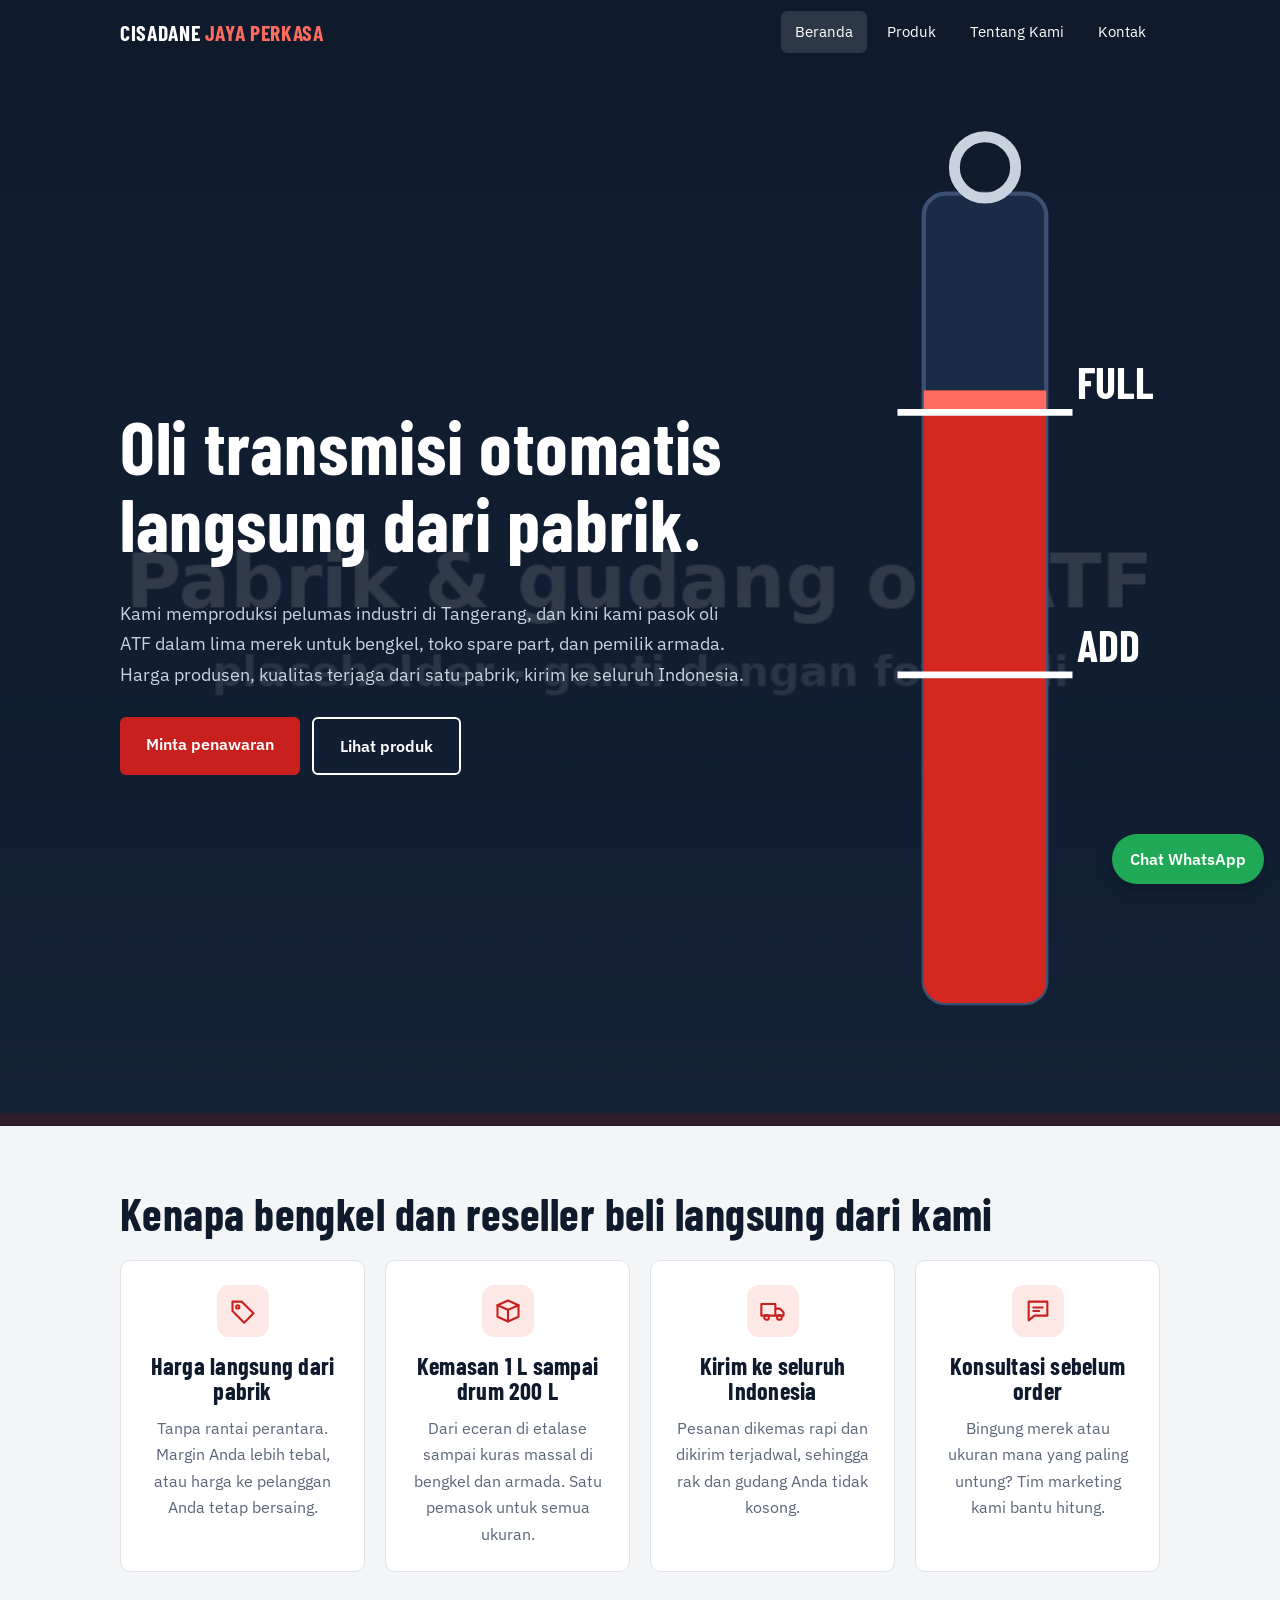
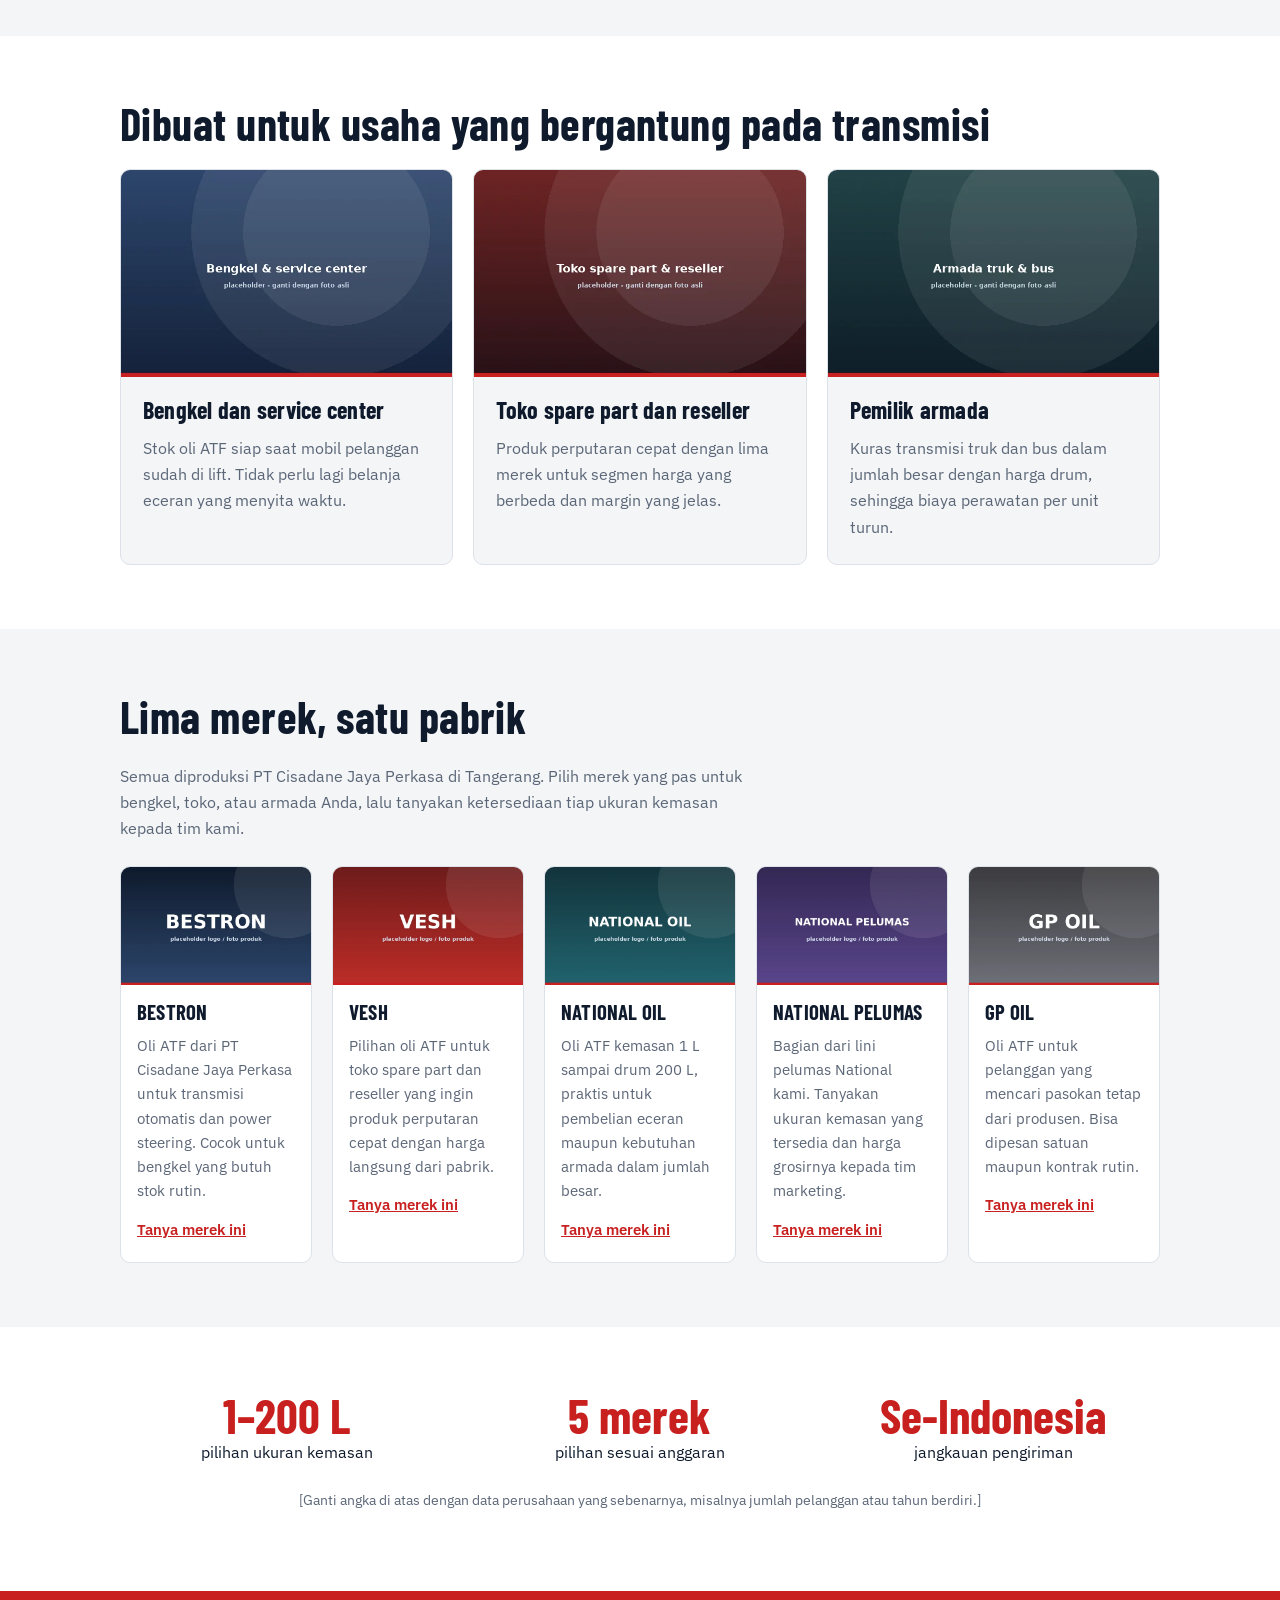
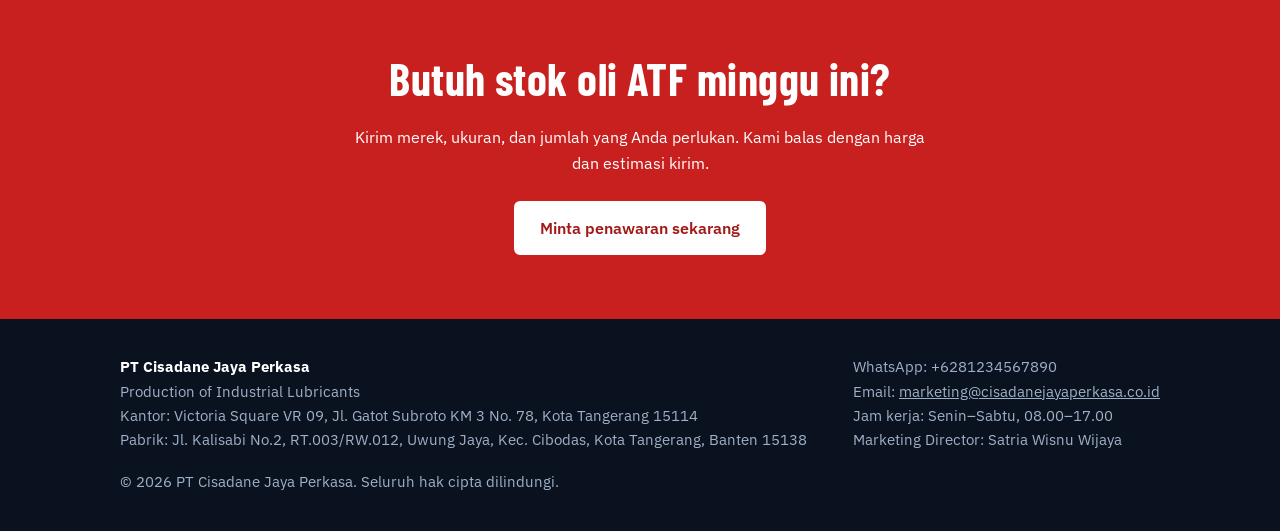
==== index.html @ 40fa808e "Bismillah meluncur" ====
<!doctype html><html lang="id"><head><meta charset="utf-8"><meta name="viewport" content="width=device-width,initial-scale=1"><title>Oli ATF Langsung dari Pabrik | PT Cisadane Jaya Perkasa</title><meta name="description" content="Produsen pelumas industri di Tangerang. Oli transmisi otomatis (ATF) lima merek: Bestron, Vesh, National Oil, National Pelumas, GP Oil.">
<link rel="preconnect" href="https://fonts.googleapis.com"><link rel="preconnect" href="https://fonts.gstatic.com" crossorigin><link href="https://fonts.googleapis.com/css2?family=Barlow+Condensed:wght@600;700&family=IBM+Plex+Sans:wght@400;600&display=swap" rel="stylesheet"><link rel="stylesheet" href="style.css"></head><body>
<header><div class="w"><a class="logo" href="index.html">CISADANE <b>JAYA PERKASA</b></a><input type="checkbox" id="t"><label for="t" class="burger" aria-label="Menu">&#9776;</label><nav><a href="index.html" class=on>Beranda</a><a href="produk.html">Produk</a><a href="tentang.html">Tentang Kami</a><a href="kontak.html">Kontak</a></nav></div></header>
<section class="hero"><div class="w"><div><h1>Oli transmisi otomatis langsung dari pabrik.</h1>
<p>Kami memproduksi pelumas industri di Tangerang, dan kini kami pasok oli ATF dalam lima merek untuk bengkel, toko spare part, dan pemilik armada. Harga produsen, kualitas terjaga dari satu pabrik, kirim ke seluruh Indonesia.</p>
<div class="acts"><a class="btn" href="https://wa.me/6281234567890?text=Halo,%20saya%20ingin%20minta%20penawaran%20oli%20ATF">Minta penawaran</a><a class="btn o" href="produk.html">Lihat produk</a></div></div><div class="dip"><svg viewBox="0 0 160 420" role="img" aria-label="Dipstick oli transmisi dengan level penuh"><defs><clipPath id="c"><rect x="52" y="30" width="56" height="370" rx="10"/></clipPath></defs>
<rect x="52" y="30" width="56" height="370" rx="10" fill="#1a2b45" stroke="#3c5072" stroke-width="2"/><g clip-path="url(#c)"><rect class="fill" x="52" y="120" width="56" height="290" fill="#d4271f"/><rect class="fill" x="52" y="120" width="56" height="10" fill="#ff6b5e"/></g>
<circle cx="80" cy="18" r="14" fill="none" stroke="#c9d3e0" stroke-width="5"/>
<g stroke="#fff" stroke-width="3"><line x1="40" y1="130" x2="120" y2="130"/><line x1="40" y1="250" x2="120" y2="250"/></g>
<g fill="#fff" font-family="Barlow Condensed,sans-serif" font-size="20" font-weight="700"><text x="122" y="124">FULL</text><text x="122" y="244">ADD</text></g></svg></div></div></section>
<section><div class="w"><h2>Kenapa bengkel dan reseller beli langsung dari kami</h2><div class="grid">
<div class="card ci"><div class="ic"><svg viewBox="0 0 24 24" fill="none" stroke="currentColor" stroke-width="1.8" stroke-linecap="round" stroke-linejoin="round" aria-hidden="true"><path d="M3 12V4h8l10 10-8 8L3 12z"/><circle cx="7.5" cy="8.5" r="1.4"/></svg></div><h3>Harga langsung dari pabrik</h3><p>Tanpa rantai perantara. Margin Anda lebih tebal, atau harga ke pelanggan Anda tetap bersaing.</p></div>
<div class="card ci"><div class="ic"><svg viewBox="0 0 24 24" fill="none" stroke="currentColor" stroke-width="1.8" stroke-linecap="round" stroke-linejoin="round" aria-hidden="true"><path d="M3 7l9-4 9 4v10l-9 4-9-4V7z"/><path d="M3 7l9 4 9-4M12 11v10"/></svg></div><h3>Kemasan 1 L sampai drum 200 L</h3><p>Dari eceran di etalase sampai kuras massal di bengkel dan armada. Satu pemasok untuk semua ukuran.</p></div>
<div class="card ci"><div class="ic"><svg viewBox="0 0 24 24" fill="none" stroke="currentColor" stroke-width="1.8" stroke-linecap="round" stroke-linejoin="round" aria-hidden="true"><path d="M2 6h12v10H2zM14 10h4l3 3v3h-7"/><circle cx="6.5" cy="17.5" r="2"/><circle cx="17.5" cy="17.5" r="2"/></svg></div><h3>Kirim ke seluruh Indonesia</h3><p>Pesanan dikemas rapi dan dikirim terjadwal, sehingga rak dan gudang Anda tidak kosong.</p></div>
<div class="card ci"><div class="ic"><svg viewBox="0 0 24 24" fill="none" stroke="currentColor" stroke-width="1.8" stroke-linecap="round" stroke-linejoin="round" aria-hidden="true"><path d="M4 4h16v12H9l-5 4V4z"/><path d="M8 9h8M8 12h5"/></svg></div><h3>Konsultasi sebelum order</h3><p>Bingung merek atau ukuran mana yang paling untung? Tim marketing kami bantu hitung.</p></div></div></div></section>
<section class="alt"><div class="w"><h2>Dibuat untuk usaha yang bergantung pada transmisi</h2><div class="grid">
<div class="card pc"><img src="images/seg-bengkel.webp" alt="Bengkel dan service center" width="640" height="400" loading="lazy"><div class="cb"><h3>Bengkel dan service center</h3><p>Stok oli ATF siap saat mobil pelanggan sudah di lift. Tidak perlu lagi belanja eceran yang menyita waktu.</p></div></div>
<div class="card pc"><img src="images/seg-toko.webp" alt="Toko spare part dan reseller" width="640" height="400" loading="lazy"><div class="cb"><h3>Toko spare part dan reseller</h3><p>Produk perputaran cepat dengan lima merek untuk segmen harga yang berbeda dan margin yang jelas.</p></div></div>
<div class="card pc"><img src="images/seg-armada.webp" alt="Pemilik armada" width="640" height="400" loading="lazy"><div class="cb"><h3>Pemilik armada</h3><p>Kuras transmisi truk dan bus dalam jumlah besar dengan harga drum, sehingga biaya perawatan per unit turun.</p></div></div></div></div></section>
<section><div class="w"><h2>Lima merek, satu pabrik</h2><p style="max-width:40em;color:var(--mut);margin:0 0 24px">Semua diproduksi PT Cisadane Jaya Perkasa di Tangerang. Pilih merek yang pas untuk bengkel, toko, atau armada Anda, lalu tanyakan ketersediaan tiap ukuran kemasan kepada tim kami.</p><div class="grid g5"><div class="card pc"><img src="images/brand-bestron.webp" alt="Merek BESTRON" width="640" height="400" loading="lazy"><div class="cb"><h3>BESTRON</h3><p>Oli ATF dari PT Cisadane Jaya Perkasa untuk transmisi otomatis dan power steering. Cocok untuk bengkel yang butuh stok rutin.</p><p><a href="https://wa.me/6281234567890?text=Halo%2C%20saya%20ingin%20tanya%20oli%20ATF%20merek%20BESTRON" target="_blank" rel="noopener">Tanya merek ini</a></p></div></div><div class="card pc"><img src="images/brand-vesh.webp" alt="Merek VESH" width="640" height="400" loading="lazy"><div class="cb"><h3>VESH</h3><p>Pilihan oli ATF untuk toko spare part dan reseller yang ingin produk perputaran cepat dengan harga langsung dari pabrik.</p><p><a href="https://wa.me/6281234567890?text=Halo%2C%20saya%20ingin%20tanya%20oli%20ATF%20merek%20VESH" target="_blank" rel="noopener">Tanya merek ini</a></p></div></div><div class="card pc"><img src="images/brand-national-oil.webp" alt="Merek NATIONAL OIL" width="640" height="400" loading="lazy"><div class="cb"><h3>NATIONAL OIL</h3><p>Oli ATF kemasan 1 L sampai drum 200 L, praktis untuk pembelian eceran maupun kebutuhan armada dalam jumlah besar.</p><p><a href="https://wa.me/6281234567890?text=Halo%2C%20saya%20ingin%20tanya%20oli%20ATF%20merek%20NATIONAL%20OIL" target="_blank" rel="noopener">Tanya merek ini</a></p></div></div><div class="card pc"><img src="images/brand-national-pelumas.webp" alt="Merek NATIONAL PELUMAS" width="640" height="400" loading="lazy"><div class="cb"><h3>NATIONAL PELUMAS</h3><p>Bagian dari lini pelumas National kami. Tanyakan ukuran kemasan yang tersedia dan harga grosirnya kepada tim marketing.</p><p><a href="https://wa.me/6281234567890?text=Halo%2C%20saya%20ingin%20tanya%20oli%20ATF%20merek%20NATIONAL%20PELUMAS" target="_blank" rel="noopener">Tanya merek ini</a></p></div></div><div class="card pc"><img src="images/brand-gp-oil.webp" alt="Merek GP OIL" width="640" height="400" loading="lazy"><div class="cb"><h3>GP OIL</h3><p>Oli ATF untuk pelanggan yang mencari pasokan tetap dari produsen. Bisa dipesan satuan maupun kontrak rutin.</p><p><a href="https://wa.me/6281234567890?text=Halo%2C%20saya%20ingin%20tanya%20oli%20ATF%20merek%20GP%20OIL" target="_blank" rel="noopener">Tanya merek ini</a></p></div></div></div></div></section>
<section class="alt"><div class="w"><div class="grid" style="text-align:center"><div><div class="stat">1&ndash;200 L</div>pilihan ukuran kemasan</div><div><div class="stat">5 merek</div>pilihan sesuai anggaran</div><div><div class="stat">Se-Indonesia</div>jangkauan pengiriman</div></div>
<p class="note" style="text-align:center;margin-top:24px">[Ganti angka di atas dengan data perusahaan yang sebenarnya, misalnya jumlah pelanggan atau tahun berdiri.]</p></div></section>
<section class="cta"><div class="w"><h2>Butuh stok oli ATF minggu ini?</h2><p>Kirim merek, ukuran, dan jumlah yang Anda perlukan. Kami balas dengan harga dan estimasi kirim.</p><a class="btn" href="https://wa.me/6281234567890?text=Halo,%20saya%20ingin%20minta%20penawaran%20oli%20ATF">Minta penawaran sekarang</a></div></section>
<footer><div class="w"><div><strong style="color:#fff">PT Cisadane Jaya Perkasa</strong><br>Production of Industrial Lubricants<br>Kantor: Victoria Square VR 09, Jl. Gatot Subroto KM 3 No. 78, Kota Tangerang 15114<br>Pabrik: Jl. Kalisabi No.2, RT.003/RW.012, Uwung Jaya, Kec. Cibodas, Kota Tangerang, Banten 15138</div><div>WhatsApp: +6281234567890<br>Email: <a href="mailto:marketing@cisadanejayaperkasa.co.id" style="color:inherit">marketing@cisadanejayaperkasa.co.id</a><br>Jam kerja: Senin&ndash;Sabtu, 08.00&ndash;17.00<br>Marketing Director: Satria Wisnu Wijaya</div></div><div class="w" style="margin-top:18px">&copy; 2026 PT Cisadane Jaya Perkasa. Seluruh hak cipta dilindungi.</div></footer>
<a class="wa" href="https://wa.me/6281234567890?text=Halo,%20saya%20ingin%20tanya%20harga%20oli%20ATF">Chat WhatsApp</a></body></html>
---- style.css ----
:root{--ink:#0f1b2d;--red:#c8201f;--red2:#a21917;--bg:#f3f5f7;--card:#fff;--mut:#5b6677;--line:#dde2e8}
*{box-sizing:border-box}html{scroll-behavior:smooth}
body{margin:0;font:16px/1.65 'IBM Plex Sans',system-ui,sans-serif;color:var(--ink);background:var(--bg)}
h1,h2,h3{font-family:'Barlow Condensed','Arial Narrow',sans-serif;line-height:1.05;margin:0 0 .5em;letter-spacing:.01em}
h1{font-size:clamp(2.6rem,7vw,4.6rem);font-weight:700}h2{font-size:clamp(1.9rem,4vw,2.8rem)}h3{font-size:1.5rem}
a{color:inherit}.w{max-width:1080px;margin:0 auto;padding:0 20px}
header{background:var(--ink);color:#fff;position:sticky;top:0;z-index:9}
header .w{display:flex;align-items:center;justify-content:space-between;min-height:64px}
.logo{font:700 1.35rem 'Barlow Condensed',sans-serif;text-decoration:none;letter-spacing:.03em}.logo b{color:#ff6b5e}
nav{display:flex;gap:6px}nav a{padding:8px 14px;text-decoration:none;border-radius:6px;font-size:.95rem}
nav a:hover,nav a.on{background:rgba(255,255,255,.12)}
#t{display:none}.burger{display:none;cursor:pointer;padding:8px;font-size:1.6rem}
@media(max-width:720px){.burger{display:block}nav{display:none;position:absolute;top:64px;left:0;right:0;background:var(--ink);flex-direction:column;padding:10px 20px 16px}#t:checked~nav{display:flex}}
.btn{display:inline-block;background:var(--red);color:#fff;padding:14px 26px;border-radius:6px;font-weight:600;text-decoration:none;border:0;font-size:1rem;cursor:pointer}
.btn:hover{background:var(--red2)}.btn.o{background:transparent;border:2px solid currentColor}
.hero{background:var(--ink);color:#fff;padding:64px 0 72px}
.hero .w{display:grid;grid-template-columns:1.3fr .7fr;gap:40px;align-items:center}
.hero p{font-size:1.15rem;max-width:34em;color:#c9d3e0}.hero .acts{display:flex;gap:12px;flex-wrap:wrap;margin-top:28px}
@media(max-width:820px){.hero .w{grid-template-columns:1fr}.dip{max-width:200px;margin:0 auto}}
.dip svg{width:100%;height:auto}
.fill{animation:rise 1.6s .2s cubic-bezier(.2,.8,.2,1) both}@keyframes rise{from{transform:translateY(120px)}to{transform:none}}
@media(prefers-reduced-motion:reduce){.fill{animation:none}}
section{padding:64px 0}.alt{background:#fff}
.grid{display:grid;gap:20px;grid-template-columns:repeat(auto-fit,minmax(240px,1fr))}
.card{background:var(--card);border:1px solid var(--line);border-radius:10px;padding:24px}
.alt .card{background:var(--bg)}.card p{margin:0;color:var(--mut)}
.pg{background:var(--ink);color:#fff;padding:48px 0}.pg p{color:#c9d3e0;max-width:40em;margin:0}
.spec{width:100%;border-collapse:collapse;background:#fff;border:1px solid var(--line);border-radius:10px;overflow:hidden}
.spec th,.spec td{text-align:left;padding:14px 18px;border-bottom:1px solid var(--line);vertical-align:top}
.spec th{width:34%;background:#eef1f5}.tw{overflow-x:auto}
.stat{font:700 3rem 'Barlow Condensed',sans-serif;color:var(--red);line-height:1}
.cta{background:var(--red);color:#fff;text-align:center}.cta .btn{background:#fff;color:var(--red2)}.cta p{max-width:36em;margin:0 auto 24px}
.note{font-size:.88rem;color:var(--mut)}
input,select,textarea{width:100%;padding:12px 14px;border:1px solid #c3cad4;border-radius:6px;font:inherit;margin:4px 0 14px;background:#fff}
label{font-weight:600;font-size:.92rem}
footer{background:#0a1220;color:#9fb0c6;padding:36px 0;font-size:.92rem}footer .w{display:flex;justify-content:space-between;gap:20px;flex-wrap:wrap}
.wa{position:fixed;right:16px;bottom:16px;background:#1fa855;color:#fff;padding:12px 18px;border-radius:999px;text-decoration:none;font-weight:600;box-shadow:0 4px 14px rgba(0,0,0,.25);z-index:9}
:focus-visible{outline:3px solid #ffb199;outline-offset:2px}

.hero{background:linear-gradient(rgba(15,27,45,.9),rgba(15,27,45,.82)),url(images/hero.webp) center/cover}
.ic{width:52px;height:52px;border-radius:12px;background:#fde8e6;color:var(--red);display:grid;place-items:center;margin-bottom:16px}.ic svg{width:28px;height:28px}
.alt .ic{background:#fff}
.card{transition:transform .2s,box-shadow .2s}.card:hover{transform:translateY(-4px);box-shadow:0 10px 24px rgba(15,27,45,.12)}
.pc{padding:0;overflow:hidden}.pc img{display:block;width:100%;height:auto;background:#dde2e8}.cb{padding:20px 22px 24px}
.banner{display:block;width:100%;height:auto;border-radius:12px;margin-bottom:36px}
@media(prefers-reduced-motion:reduce){.card{transition:none}.card:hover{transform:none}}
.ci{text-align:center}.ci .ic{margin:0 auto 16px}

.brands{display:grid;grid-template-columns:repeat(auto-fit,minmax(170px,1fr));gap:16px}
.brand{background:#fff;border:1px solid var(--line);border-top:4px solid var(--red);border-radius:10px;padding:28px 12px;text-align:center;font:700 1.45rem 'Barlow Condensed',sans-serif;letter-spacing:.04em}
.card p+p{margin-top:14px}.card p a{font-weight:600}

.g5{grid-template-columns:repeat(auto-fit,minmax(190px,1fr))}.g5 .cb{padding:16px 16px 20px}.g5 h3{font-size:1.3rem}.g5 p{font-size:.92rem}.card p a{color:var(--red)}
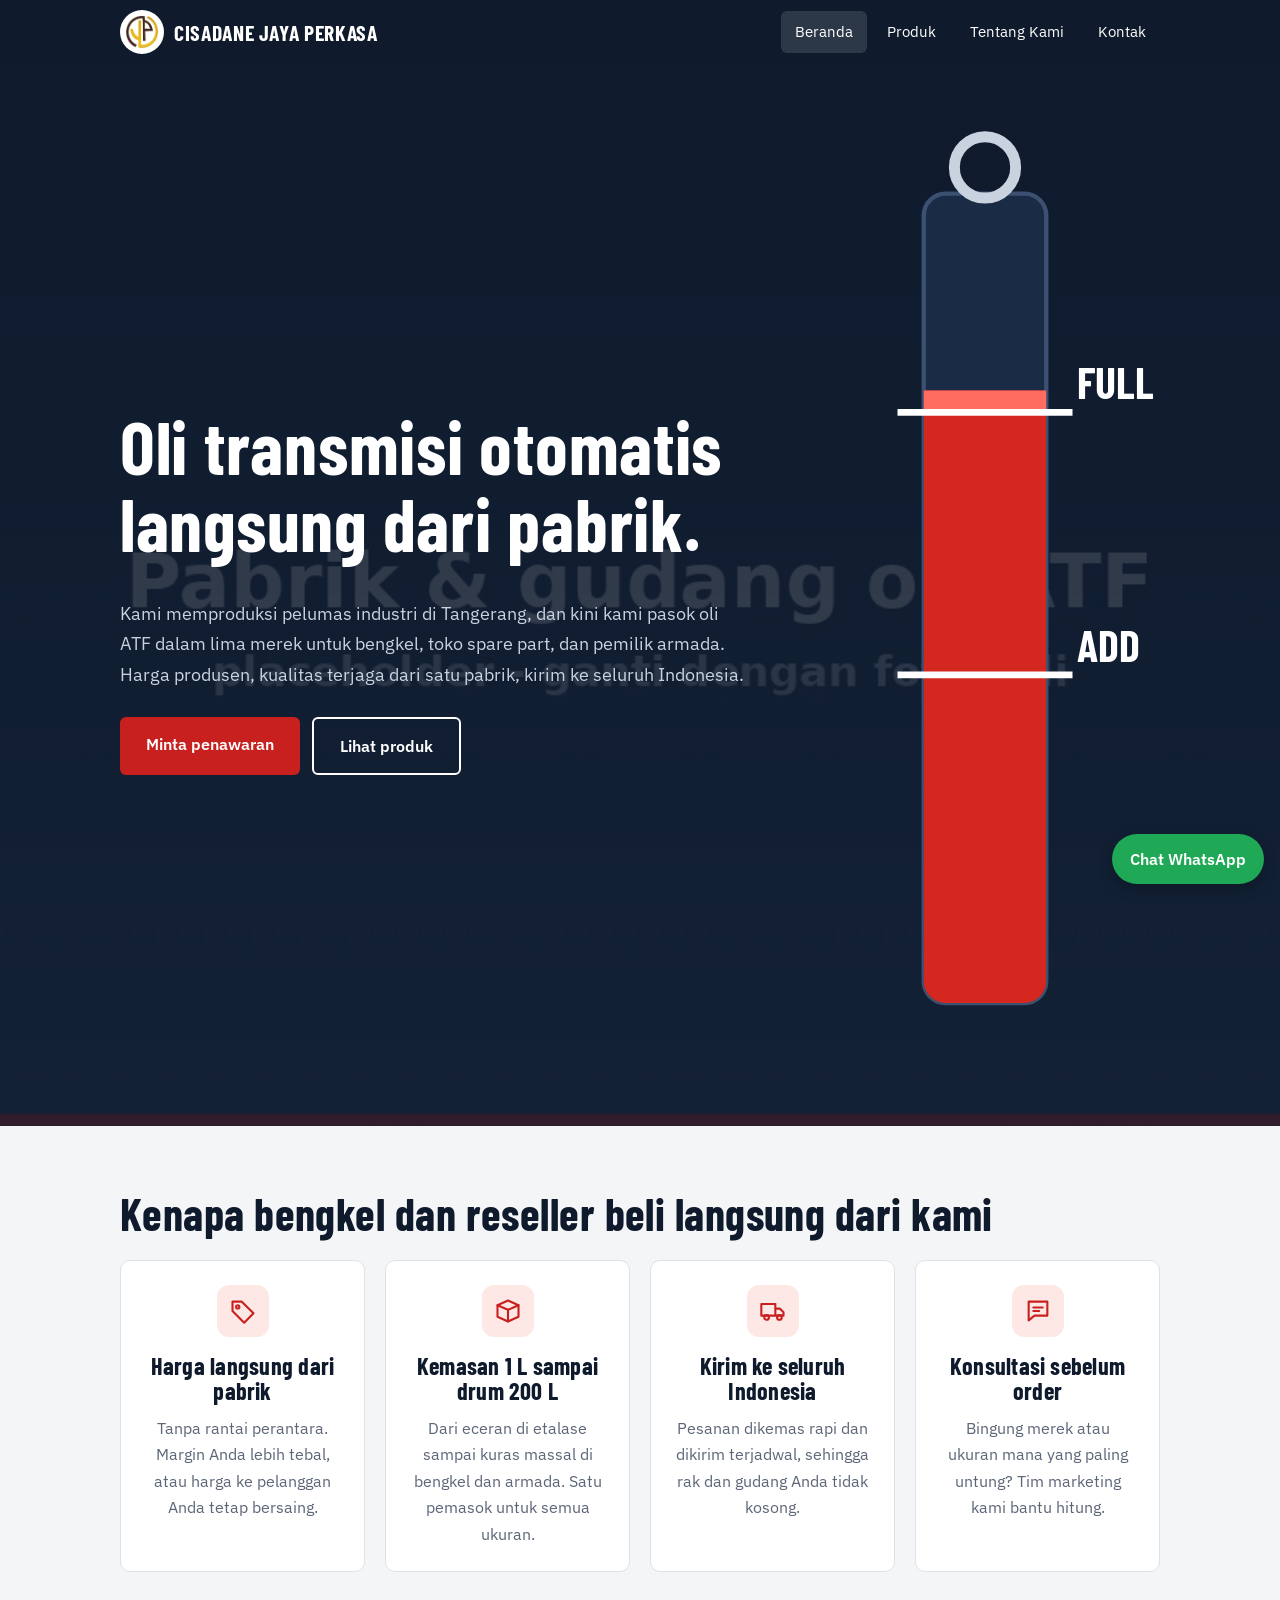
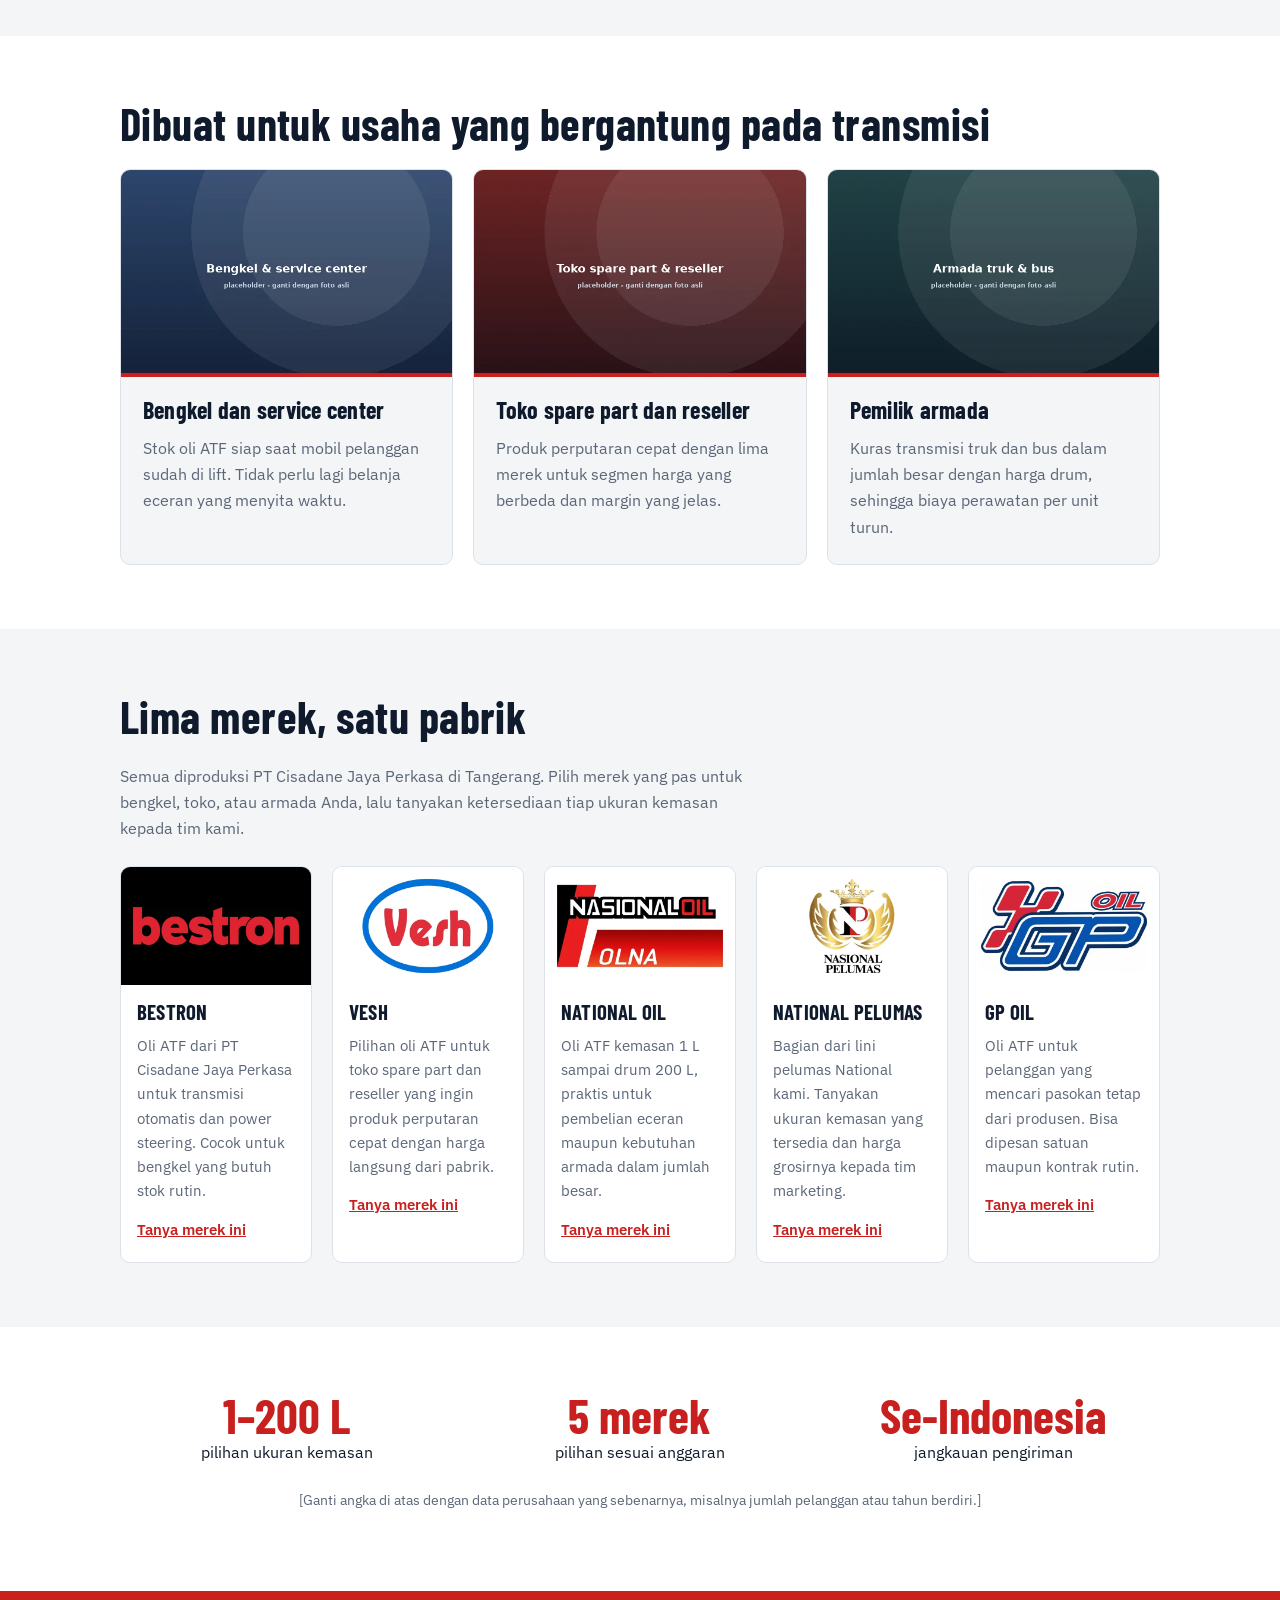
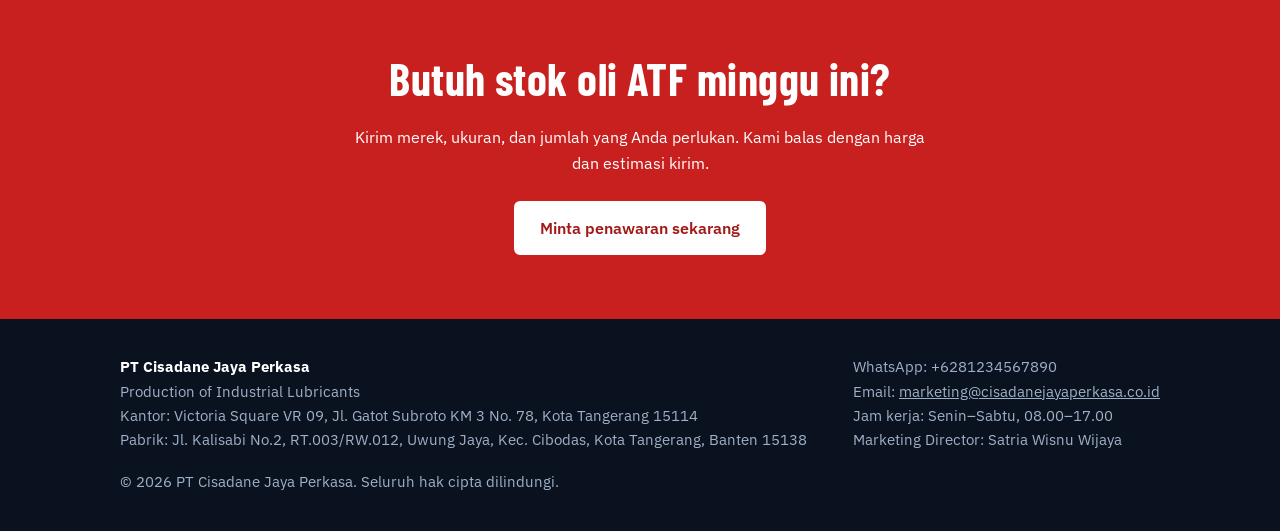
==== commit d5985cf0: "nambah" ====
--- a/index.html
+++ b/index.html
@@ -1,6 +1,6 @@
 <!doctype html><html lang="id"><head><meta charset="utf-8"><meta name="viewport" content="width=device-width,initial-scale=1"><title>Oli ATF Langsung dari Pabrik | PT Cisadane Jaya Perkasa</title><meta name="description" content="Produsen pelumas industri di Tangerang. Oli transmisi otomatis (ATF) lima merek: Bestron, Vesh, National Oil, National Pelumas, GP Oil.">
-<link rel="preconnect" href="https://fonts.googleapis.com"><link rel="preconnect" href="https://fonts.gstatic.com" crossorigin><link href="https://fonts.googleapis.com/css2?family=Barlow+Condensed:wght@600;700&family=IBM+Plex+Sans:wght@400;600&display=swap" rel="stylesheet"><link rel="stylesheet" href="style.css"></head><body>
-<header><div class="w"><a class="logo" href="index.html">CISADANE <b>JAYA PERKASA</b></a><input type="checkbox" id="t"><label for="t" class="burger" aria-label="Menu">&#9776;</label><nav><a href="index.html" class=on>Beranda</a><a href="produk.html">Produk</a><a href="tentang.html">Tentang Kami</a><a href="kontak.html">Kontak</a></nav></div></header>
+<link rel="preconnect" href="https://fonts.googleapis.com"><link rel="preconnect" href="https://fonts.gstatic.com" crossorigin><link href="https://fonts.googleapis.com/css2?family=Barlow+Condensed:wght@600;700&family=IBM+Plex+Sans:wght@400;600&display=swap" rel="stylesheet"><link rel="icon" href="images/logo.webp" type="image/webp"><link rel="stylesheet" href="style.css"></head><body>
+<header><div class="w"><a class="logo" href="index.html"><img class="lg" src="images/logo.webp" alt="Logo PT Cisadane Jaya Perkasa" width="44" height="44"><span>CISADANE JAYA PERKASA</span></a><input type="checkbox" id="t"><label for="t" class="burger" aria-label="Menu">&#9776;</label><nav><a href="index.html" class=on>Beranda</a><a href="produk.html">Produk</a><a href="tentang.html">Tentang Kami</a><a href="kontak.html">Kontak</a></nav></div></header>
 <section class="hero"><div class="w"><div><h1>Oli transmisi otomatis langsung dari pabrik.</h1>
 <p>Kami memproduksi pelumas industri di Tangerang, dan kini kami pasok oli ATF dalam lima merek untuk bengkel, toko spare part, dan pemilik armada. Harga produsen, kualitas terjaga dari satu pabrik, kirim ke seluruh Indonesia.</p>
 <div class="acts"><a class="btn" href="https://wa.me/6281234567890?text=Halo,%20saya%20ingin%20minta%20penawaran%20oli%20ATF">Minta penawaran</a><a class="btn o" href="produk.html">Lihat produk</a></div></div><div class="dip"><svg viewBox="0 0 160 420" role="img" aria-label="Dipstick oli transmisi dengan level penuh"><defs><clipPath id="c"><rect x="52" y="30" width="56" height="370" rx="10"/></clipPath></defs>
--- a/style.css
+++ b/style.css
@@ -51,3 +51,8 @@
 .card p+p{margin-top:14px}.card p a{font-weight:600}
 
 .g5{grid-template-columns:repeat(auto-fit,minmax(190px,1fr))}.g5 .cb{padding:16px 16px 20px}.g5 h3{font-size:1.3rem}.g5 p{font-size:.92rem}.card p a{color:var(--red)}
+
+.logo{display:flex;align-items:center;gap:10px;color:#fff}.logo span{color:#fff}
+.lg{width:44px;height:44px;object-fit:contain;background:#fff;border-radius:50%;padding:5px;flex:none}
+@media(max-width:380px){.logo span{font-size:1.1rem}}
+.g5 .pc img{background:#fff}
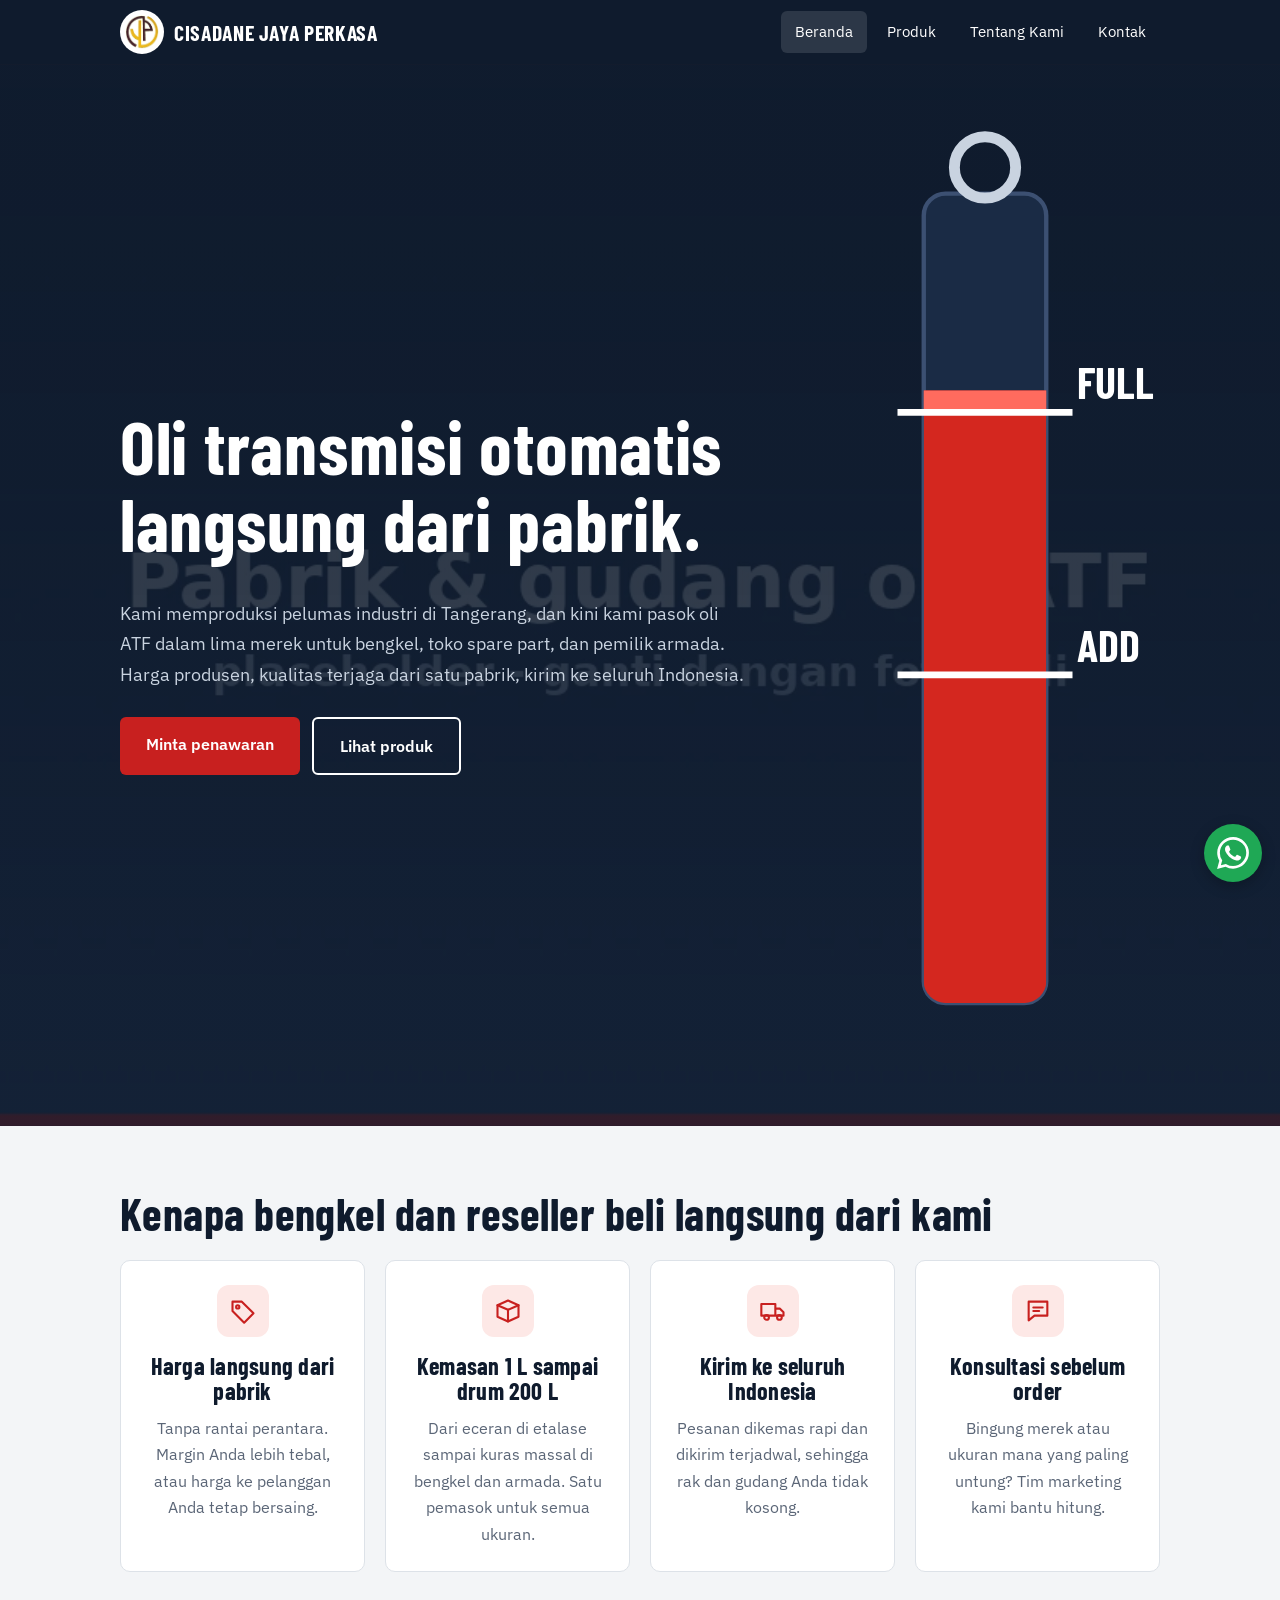
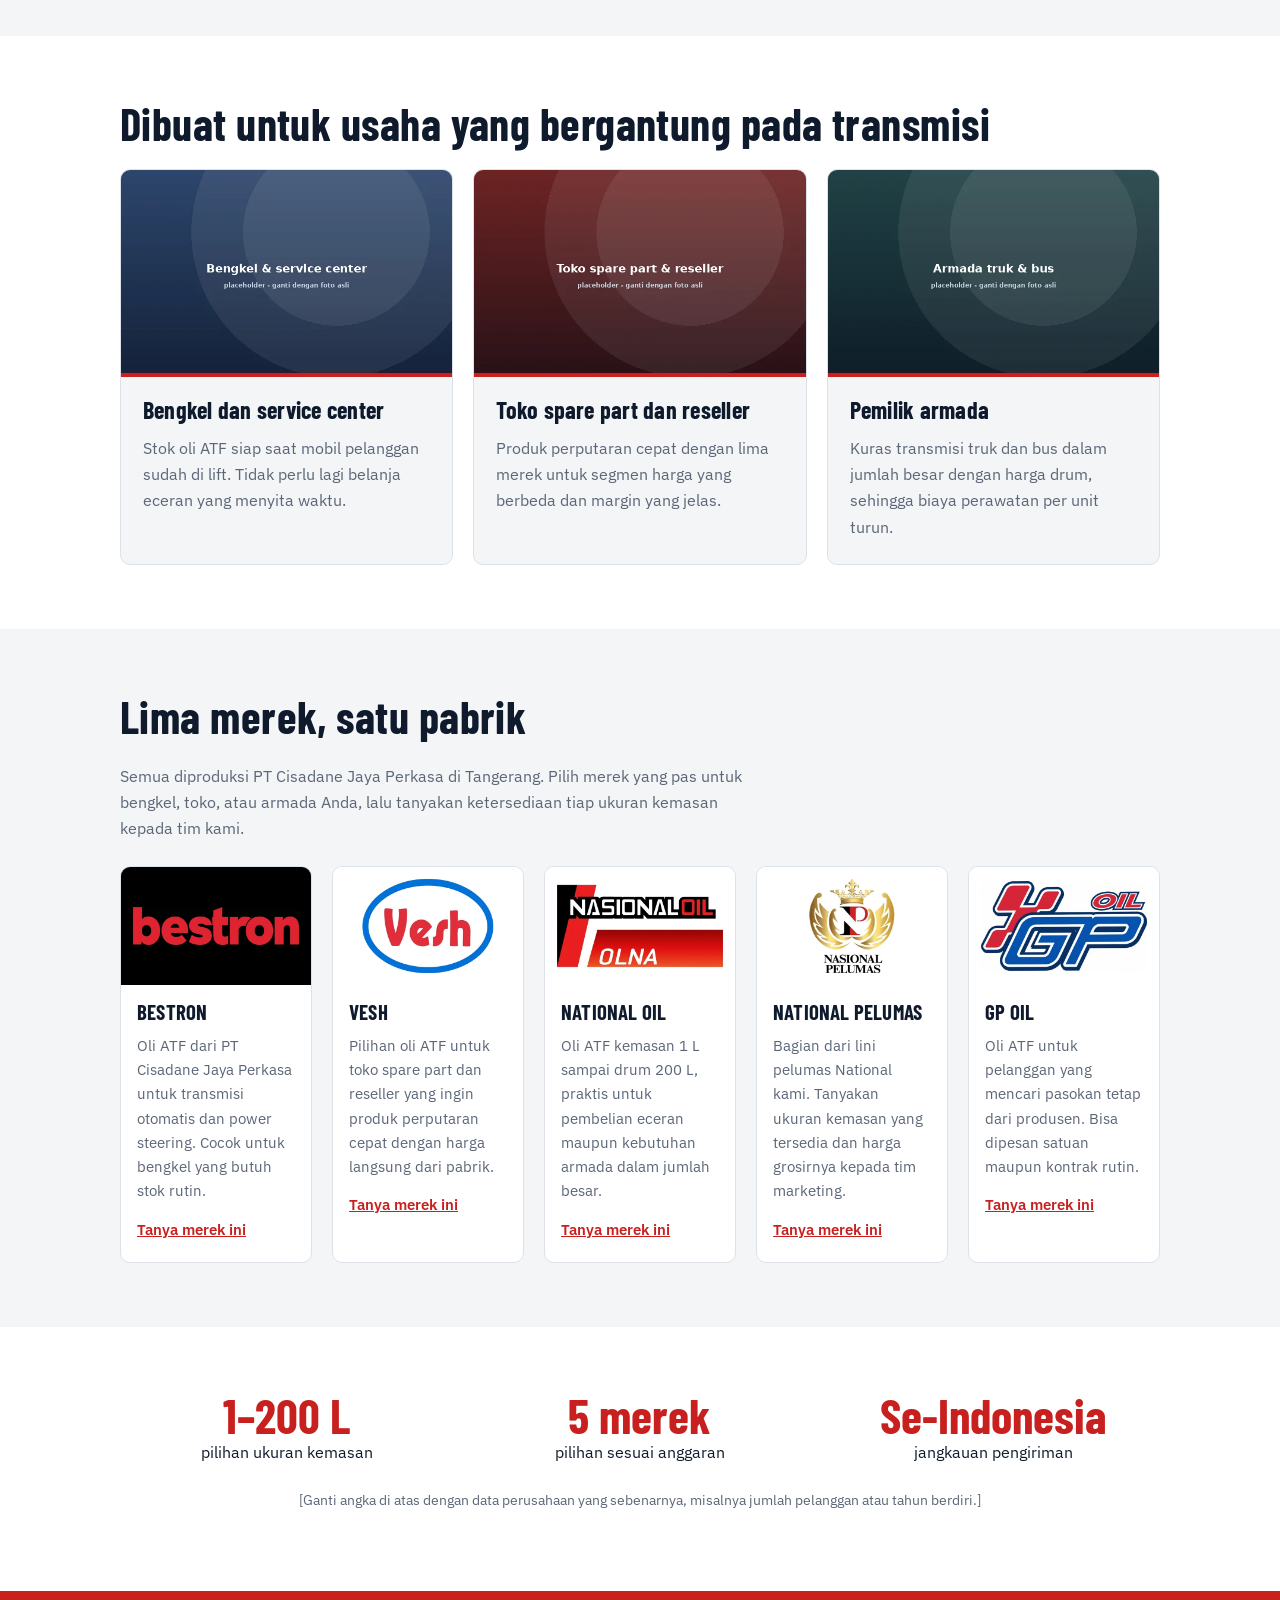
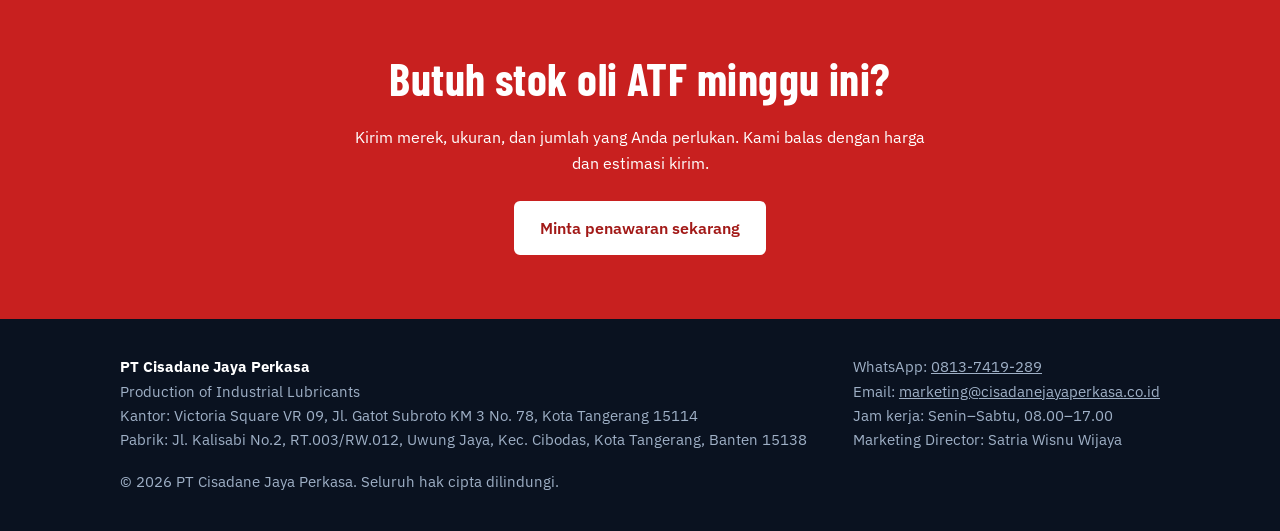
==== commit 949e2468: "nambah" ====
--- a/index.html
+++ b/index.html
@@ -3,7 +3,7 @@
 <header><div class="w"><a class="logo" href="index.html"><img class="lg" src="images/logo.webp" alt="Logo PT Cisadane Jaya Perkasa" width="44" height="44"><span>CISADANE JAYA PERKASA</span></a><input type="checkbox" id="t"><label for="t" class="burger" aria-label="Menu">&#9776;</label><nav><a href="index.html" class=on>Beranda</a><a href="produk.html">Produk</a><a href="tentang.html">Tentang Kami</a><a href="kontak.html">Kontak</a></nav></div></header>
 <section class="hero"><div class="w"><div><h1>Oli transmisi otomatis langsung dari pabrik.</h1>
 <p>Kami memproduksi pelumas industri di Tangerang, dan kini kami pasok oli ATF dalam lima merek untuk bengkel, toko spare part, dan pemilik armada. Harga produsen, kualitas terjaga dari satu pabrik, kirim ke seluruh Indonesia.</p>
-<div class="acts"><a class="btn" href="https://wa.me/6281234567890?text=Halo,%20saya%20ingin%20minta%20penawaran%20oli%20ATF">Minta penawaran</a><a class="btn o" href="produk.html">Lihat produk</a></div></div><div class="dip"><svg viewBox="0 0 160 420" role="img" aria-label="Dipstick oli transmisi dengan level penuh"><defs><clipPath id="c"><rect x="52" y="30" width="56" height="370" rx="10"/></clipPath></defs>
+<div class="acts"><a class="btn" href="https://wa.me/628137419289?text=Halo,%20saya%20ingin%20minta%20penawaran%20oli%20ATF">Minta penawaran</a><a class="btn o" href="produk.html">Lihat produk</a></div></div><div class="dip"><svg viewBox="0 0 160 420" role="img" aria-label="Dipstick oli transmisi dengan level penuh"><defs><clipPath id="c"><rect x="52" y="30" width="56" height="370" rx="10"/></clipPath></defs>
 <rect x="52" y="30" width="56" height="370" rx="10" fill="#1a2b45" stroke="#3c5072" stroke-width="2"/><g clip-path="url(#c)"><rect class="fill" x="52" y="120" width="56" height="290" fill="#d4271f"/><rect class="fill" x="52" y="120" width="56" height="10" fill="#ff6b5e"/></g>
 <circle cx="80" cy="18" r="14" fill="none" stroke="#c9d3e0" stroke-width="5"/>
 <g stroke="#fff" stroke-width="3"><line x1="40" y1="130" x2="120" y2="130"/><line x1="40" y1="250" x2="120" y2="250"/></g>
@@ -17,9 +17,9 @@
 <div class="card pc"><img src="images/seg-bengkel.webp" alt="Bengkel dan service center" width="640" height="400" loading="lazy"><div class="cb"><h3>Bengkel dan service center</h3><p>Stok oli ATF siap saat mobil pelanggan sudah di lift. Tidak perlu lagi belanja eceran yang menyita waktu.</p></div></div>
 <div class="card pc"><img src="images/seg-toko.webp" alt="Toko spare part dan reseller" width="640" height="400" loading="lazy"><div class="cb"><h3>Toko spare part dan reseller</h3><p>Produk perputaran cepat dengan lima merek untuk segmen harga yang berbeda dan margin yang jelas.</p></div></div>
 <div class="card pc"><img src="images/seg-armada.webp" alt="Pemilik armada" width="640" height="400" loading="lazy"><div class="cb"><h3>Pemilik armada</h3><p>Kuras transmisi truk dan bus dalam jumlah besar dengan harga drum, sehingga biaya perawatan per unit turun.</p></div></div></div></div></section>
-<section><div class="w"><h2>Lima merek, satu pabrik</h2><p style="max-width:40em;color:var(--mut);margin:0 0 24px">Semua diproduksi PT Cisadane Jaya Perkasa di Tangerang. Pilih merek yang pas untuk bengkel, toko, atau armada Anda, lalu tanyakan ketersediaan tiap ukuran kemasan kepada tim kami.</p><div class="grid g5"><div class="card pc"><img src="images/brand-bestron.webp" alt="Merek BESTRON" width="640" height="400" loading="lazy"><div class="cb"><h3>BESTRON</h3><p>Oli ATF dari PT Cisadane Jaya Perkasa untuk transmisi otomatis dan power steering. Cocok untuk bengkel yang butuh stok rutin.</p><p><a href="https://wa.me/6281234567890?text=Halo%2C%20saya%20ingin%20tanya%20oli%20ATF%20merek%20BESTRON" target="_blank" rel="noopener">Tanya merek ini</a></p></div></div><div class="card pc"><img src="images/brand-vesh.webp" alt="Merek VESH" width="640" height="400" loading="lazy"><div class="cb"><h3>VESH</h3><p>Pilihan oli ATF untuk toko spare part dan reseller yang ingin produk perputaran cepat dengan harga langsung dari pabrik.</p><p><a href="https://wa.me/6281234567890?text=Halo%2C%20saya%20ingin%20tanya%20oli%20ATF%20merek%20VESH" target="_blank" rel="noopener">Tanya merek ini</a></p></div></div><div class="card pc"><img src="images/brand-national-oil.webp" alt="Merek NATIONAL OIL" width="640" height="400" loading="lazy"><div class="cb"><h3>NATIONAL OIL</h3><p>Oli ATF kemasan 1 L sampai drum 200 L, praktis untuk pembelian eceran maupun kebutuhan armada dalam jumlah besar.</p><p><a href="https://wa.me/6281234567890?text=Halo%2C%20saya%20ingin%20tanya%20oli%20ATF%20merek%20NATIONAL%20OIL" target="_blank" rel="noopener">Tanya merek ini</a></p></div></div><div class="card pc"><img src="images/brand-national-pelumas.webp" alt="Merek NATIONAL PELUMAS" width="640" height="400" loading="lazy"><div class="cb"><h3>NATIONAL PELUMAS</h3><p>Bagian dari lini pelumas National kami. Tanyakan ukuran kemasan yang tersedia dan harga grosirnya kepada tim marketing.</p><p><a href="https://wa.me/6281234567890?text=Halo%2C%20saya%20ingin%20tanya%20oli%20ATF%20merek%20NATIONAL%20PELUMAS" target="_blank" rel="noopener">Tanya merek ini</a></p></div></div><div class="card pc"><img src="images/brand-gp-oil.webp" alt="Merek GP OIL" width="640" height="400" loading="lazy"><div class="cb"><h3>GP OIL</h3><p>Oli ATF untuk pelanggan yang mencari pasokan tetap dari produsen. Bisa dipesan satuan maupun kontrak rutin.</p><p><a href="https://wa.me/6281234567890?text=Halo%2C%20saya%20ingin%20tanya%20oli%20ATF%20merek%20GP%20OIL" target="_blank" rel="noopener">Tanya merek ini</a></p></div></div></div></div></section>
+<section><div class="w"><h2>Lima merek, satu pabrik</h2><p style="max-width:40em;color:var(--mut);margin:0 0 24px">Semua diproduksi PT Cisadane Jaya Perkasa di Tangerang. Pilih merek yang pas untuk bengkel, toko, atau armada Anda, lalu tanyakan ketersediaan tiap ukuran kemasan kepada tim kami.</p><div class="grid g5"><div class="card pc"><img src="images/brand-bestron.webp" alt="Merek BESTRON" width="640" height="400" loading="lazy"><div class="cb"><h3>BESTRON</h3><p>Oli ATF dari PT Cisadane Jaya Perkasa untuk transmisi otomatis dan power steering. Cocok untuk bengkel yang butuh stok rutin.</p><p><a href="https://wa.me/628137419289?text=Halo%2C%20saya%20ingin%20tanya%20oli%20ATF%20merek%20BESTRON" target="_blank" rel="noopener">Tanya merek ini</a></p></div></div><div class="card pc"><img src="images/brand-vesh.webp" alt="Merek VESH" width="640" height="400" loading="lazy"><div class="cb"><h3>VESH</h3><p>Pilihan oli ATF untuk toko spare part dan reseller yang ingin produk perputaran cepat dengan harga langsung dari pabrik.</p><p><a href="https://wa.me/628137419289?text=Halo%2C%20saya%20ingin%20tanya%20oli%20ATF%20merek%20VESH" target="_blank" rel="noopener">Tanya merek ini</a></p></div></div><div class="card pc"><img src="images/brand-national-oil.webp" alt="Merek NATIONAL OIL" width="640" height="400" loading="lazy"><div class="cb"><h3>NATIONAL OIL</h3><p>Oli ATF kemasan 1 L sampai drum 200 L, praktis untuk pembelian eceran maupun kebutuhan armada dalam jumlah besar.</p><p><a href="https://wa.me/628137419289?text=Halo%2C%20saya%20ingin%20tanya%20oli%20ATF%20merek%20NATIONAL%20OIL" target="_blank" rel="noopener">Tanya merek ini</a></p></div></div><div class="card pc"><img src="images/brand-national-pelumas.webp" alt="Merek NATIONAL PELUMAS" width="640" height="400" loading="lazy"><div class="cb"><h3>NATIONAL PELUMAS</h3><p>Bagian dari lini pelumas National kami. Tanyakan ukuran kemasan yang tersedia dan harga grosirnya kepada tim marketing.</p><p><a href="https://wa.me/628137419289?text=Halo%2C%20saya%20ingin%20tanya%20oli%20ATF%20merek%20NATIONAL%20PELUMAS" target="_blank" rel="noopener">Tanya merek ini</a></p></div></div><div class="card pc"><img src="images/brand-gp-oil.webp" alt="Merek GP OIL" width="640" height="400" loading="lazy"><div class="cb"><h3>GP OIL</h3><p>Oli ATF untuk pelanggan yang mencari pasokan tetap dari produsen. Bisa dipesan satuan maupun kontrak rutin.</p><p><a href="https://wa.me/628137419289?text=Halo%2C%20saya%20ingin%20tanya%20oli%20ATF%20merek%20GP%20OIL" target="_blank" rel="noopener">Tanya merek ini</a></p></div></div></div></div></section>
 <section class="alt"><div class="w"><div class="grid" style="text-align:center"><div><div class="stat">1&ndash;200 L</div>pilihan ukuran kemasan</div><div><div class="stat">5 merek</div>pilihan sesuai anggaran</div><div><div class="stat">Se-Indonesia</div>jangkauan pengiriman</div></div>
 <p class="note" style="text-align:center;margin-top:24px">[Ganti angka di atas dengan data perusahaan yang sebenarnya, misalnya jumlah pelanggan atau tahun berdiri.]</p></div></section>
-<section class="cta"><div class="w"><h2>Butuh stok oli ATF minggu ini?</h2><p>Kirim merek, ukuran, dan jumlah yang Anda perlukan. Kami balas dengan harga dan estimasi kirim.</p><a class="btn" href="https://wa.me/6281234567890?text=Halo,%20saya%20ingin%20minta%20penawaran%20oli%20ATF">Minta penawaran sekarang</a></div></section>
-<footer><div class="w"><div><strong style="color:#fff">PT Cisadane Jaya Perkasa</strong><br>Production of Industrial Lubricants<br>Kantor: Victoria Square VR 09, Jl. Gatot Subroto KM 3 No. 78, Kota Tangerang 15114<br>Pabrik: Jl. Kalisabi No.2, RT.003/RW.012, Uwung Jaya, Kec. Cibodas, Kota Tangerang, Banten 15138</div><div>WhatsApp: +6281234567890<br>Email: <a href="mailto:marketing@cisadanejayaperkasa.co.id" style="color:inherit">marketing@cisadanejayaperkasa.co.id</a><br>Jam kerja: Senin&ndash;Sabtu, 08.00&ndash;17.00<br>Marketing Director: Satria Wisnu Wijaya</div></div><div class="w" style="margin-top:18px">&copy; 2026 PT Cisadane Jaya Perkasa. Seluruh hak cipta dilindungi.</div></footer>
-<a class="wa" href="https://wa.me/6281234567890?text=Halo,%20saya%20ingin%20tanya%20harga%20oli%20ATF">Chat WhatsApp</a></body></html>+<section class="cta"><div class="w"><h2>Butuh stok oli ATF minggu ini?</h2><p>Kirim merek, ukuran, dan jumlah yang Anda perlukan. Kami balas dengan harga dan estimasi kirim.</p><a class="btn" href="https://wa.me/628137419289?text=Halo,%20saya%20ingin%20minta%20penawaran%20oli%20ATF">Minta penawaran sekarang</a></div></section>
+<footer><div class="w"><div><strong style="color:#fff">PT Cisadane Jaya Perkasa</strong><br>Production of Industrial Lubricants<br>Kantor: Victoria Square VR 09, Jl. Gatot Subroto KM 3 No. 78, Kota Tangerang 15114<br>Pabrik: Jl. Kalisabi No.2, RT.003/RW.012, Uwung Jaya, Kec. Cibodas, Kota Tangerang, Banten 15138</div><div>WhatsApp: <a href="https://wa.me/628137419289" style="color:inherit">0813-7419-289</a><br>Email: <a href="mailto:marketing@cisadanejayaperkasa.co.id" style="color:inherit">marketing@cisadanejayaperkasa.co.id</a><br>Jam kerja: Senin&ndash;Sabtu, 08.00&ndash;17.00<br>Marketing Director: Satria Wisnu Wijaya</div></div><div class="w" style="margin-top:18px">&copy; 2026 PT Cisadane Jaya Perkasa. Seluruh hak cipta dilindungi.</div></footer>
+<a class="wa" href="https://wa.me/628137419289?text=Halo,%20saya%20ingin%20tanya%20harga%20oli%20ATF" target="_blank" rel="noopener" aria-label="Chat WhatsApp" title="Chat WhatsApp"><svg viewBox="0 0 24 24" aria-hidden="true"><path fill="#fff" d="M17.472 14.382c-.297-.149-1.758-.867-2.03-.967-.273-.099-.471-.148-.67.15-.197.297-.767.966-.94 1.164-.173.199-.347.223-.644.075-.297-.15-1.255-.463-2.39-1.475-.883-.788-1.48-1.761-1.653-2.059-.173-.297-.018-.458.13-.606.134-.133.298-.347.446-.52.149-.174.198-.298.298-.497.099-.198.05-.371-.025-.52-.075-.149-.669-1.612-.916-2.207-.242-.579-.487-.5-.669-.51-.173-.008-.371-.01-.57-.01-.198 0-.52.074-.792.372-.272.297-1.04 1.016-1.04 2.479 0 1.462 1.065 2.875 1.213 3.074.149.198 2.096 3.2 5.077 4.487.709.306 1.262.489 1.694.625.712.227 1.36.195 1.871.118.571-.085 1.758-.719 2.006-1.413.248-.694.248-1.289.173-1.413-.074-.124-.272-.198-.57-.347m-5.421 7.403h-.004a9.87 9.87 0 01-5.031-1.378l-.361-.214-3.741.982.998-3.648-.235-.374a9.86 9.86 0 01-1.51-5.26c.001-5.45 4.436-9.884 9.888-9.884 2.64 0 5.122 1.03 6.988 2.898a9.825 9.825 0 012.893 6.994c-.003 5.45-4.437 9.884-9.885 9.884m8.413-18.297A11.815 11.815 0 0012.05 0C5.495 0 .16 5.335.157 11.892c0 2.096.547 4.142 1.588 5.945L.057 24l6.305-1.654a11.882 11.882 0 005.683 1.448h.005c6.554 0 11.89-5.335 11.893-11.893a11.821 11.821 0 00-3.48-8.413z"/></svg></a></body></html>
--- a/style.css
+++ b/style.css
@@ -56,3 +56,7 @@
 .lg{width:44px;height:44px;object-fit:contain;background:#fff;border-radius:50%;padding:5px;flex:none}
 @media(max-width:380px){.logo span{font-size:1.1rem}}
 .g5 .pc img{background:#fff}
+
+.wa{width:58px;height:58px;padding:0;border-radius:50%;display:grid;place-items:center;right:18px;bottom:calc(18px + env(safe-area-inset-bottom,0px));transition:transform .2s}
+.wa svg{width:32px;height:32px}.wa:hover{transform:scale(1.08)}
+@media(prefers-reduced-motion:reduce){.wa{transition:none}.wa:hover{transform:none}}
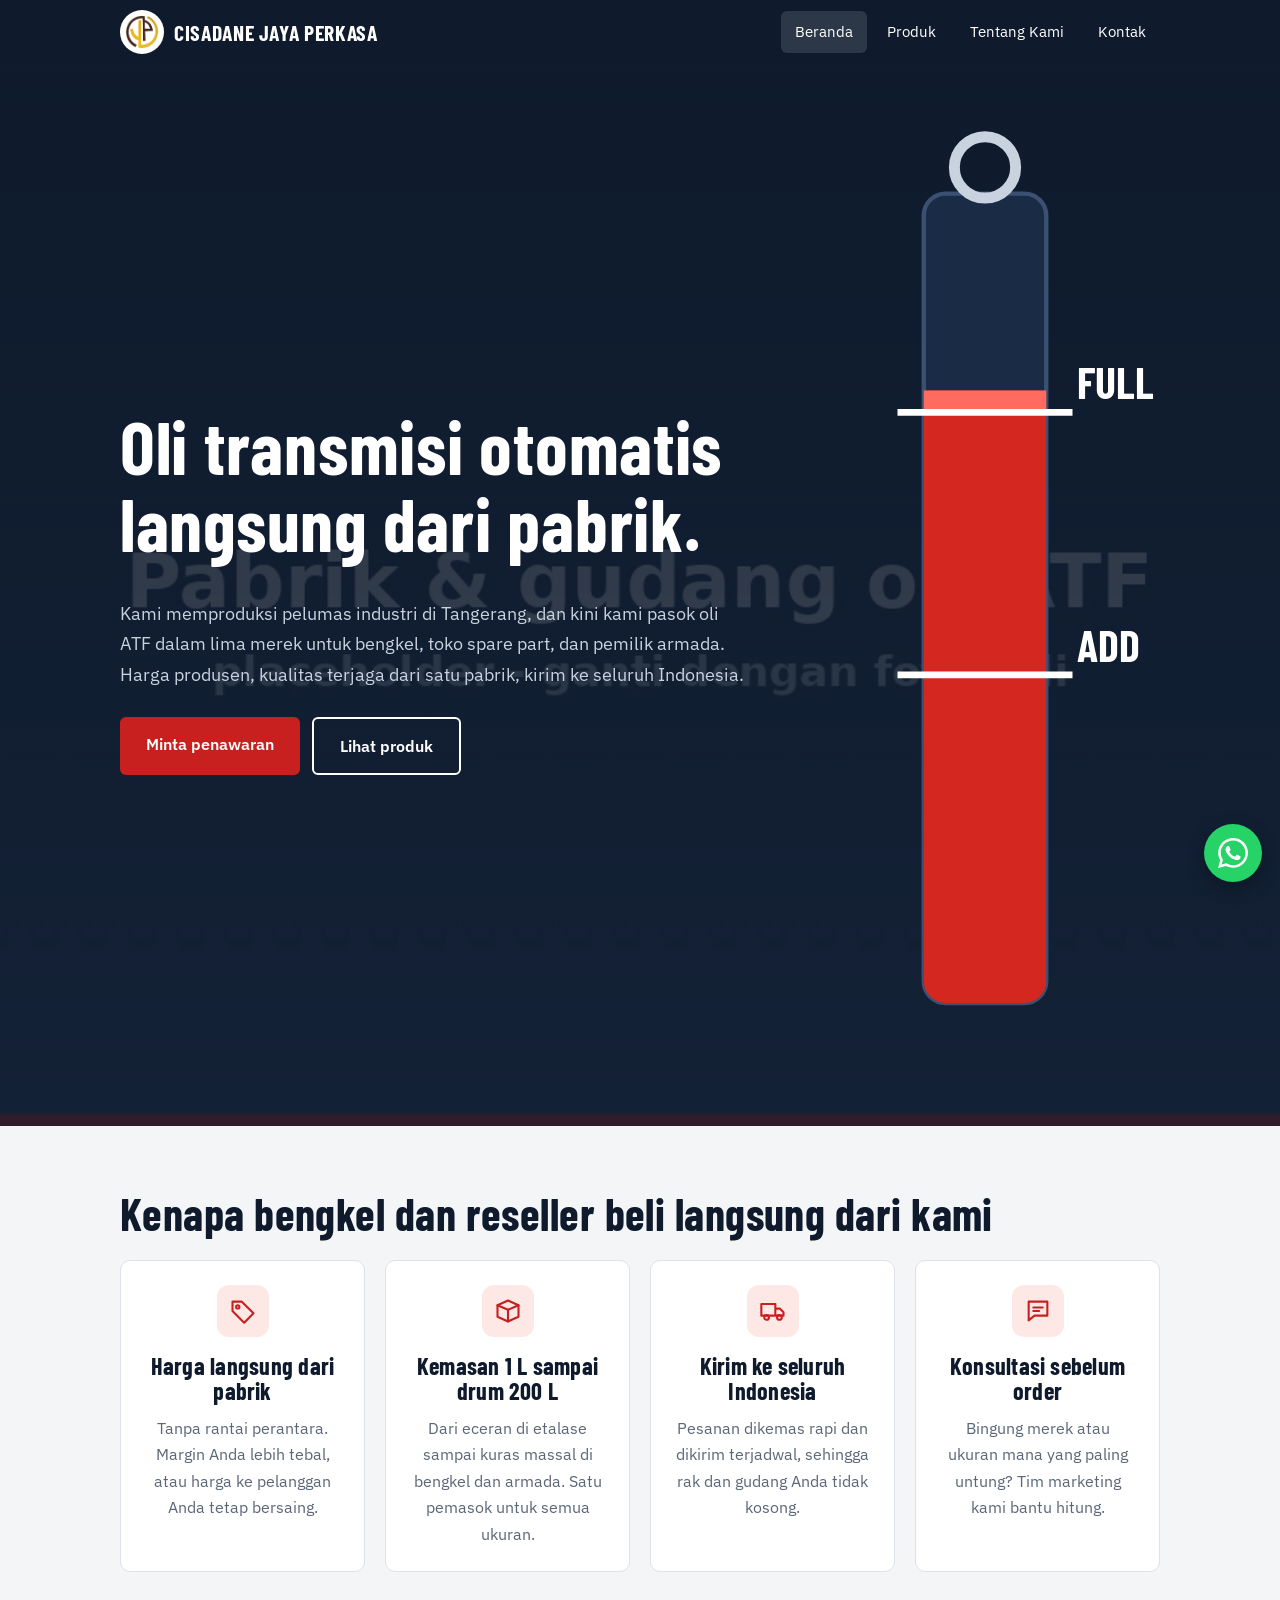
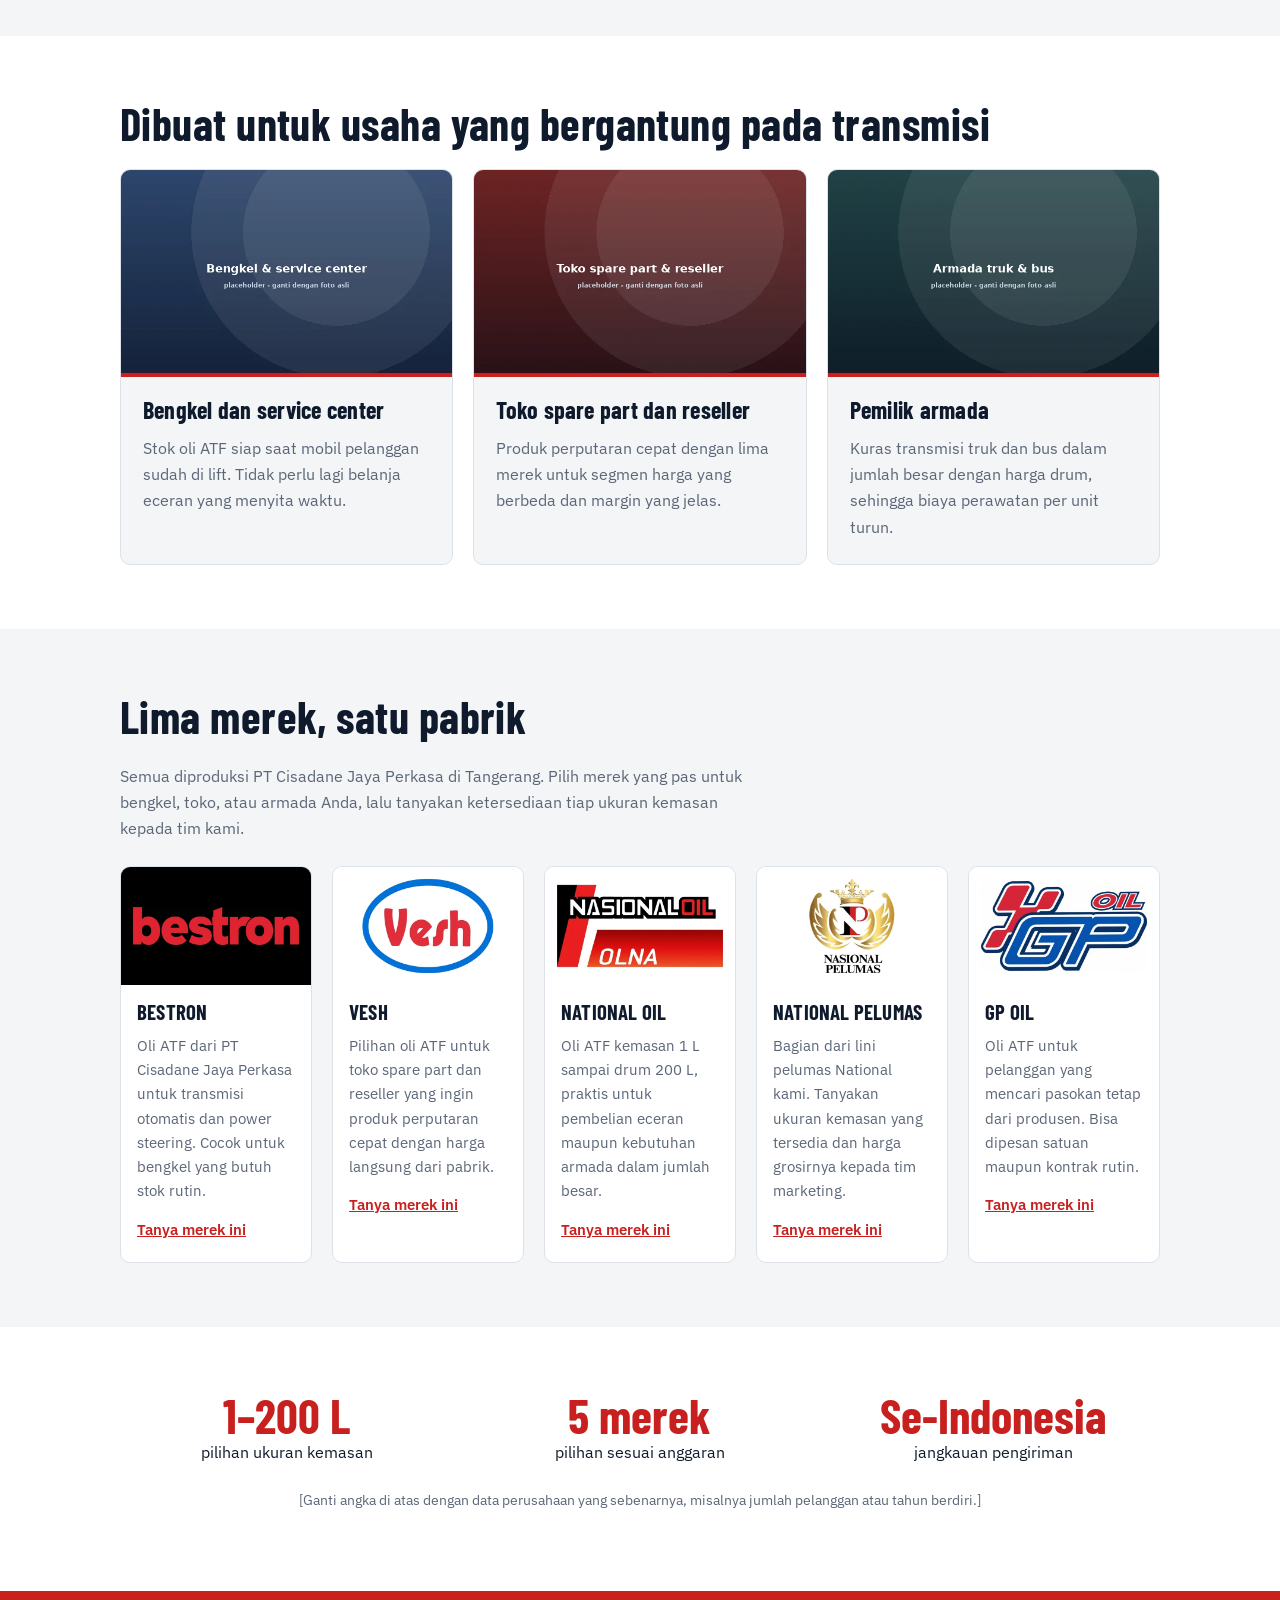
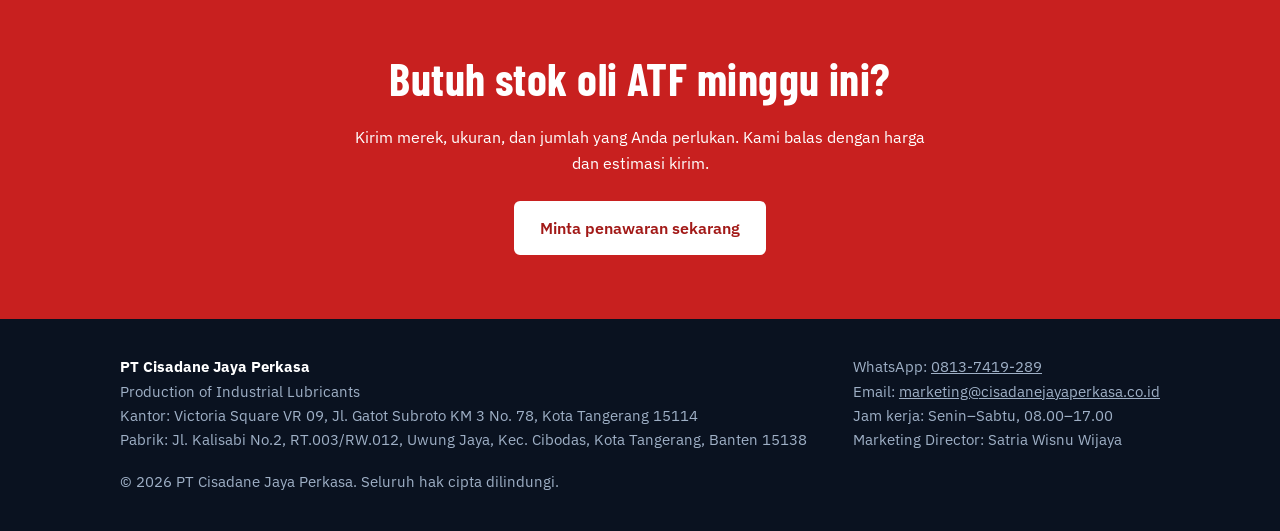
==== commit aa0a929c: "nambah" ====
--- a/index.html
+++ b/index.html
@@ -1,5 +1,5 @@
 <!doctype html><html lang="id"><head><meta charset="utf-8"><meta name="viewport" content="width=device-width,initial-scale=1"><title>Oli ATF Langsung dari Pabrik | PT Cisadane Jaya Perkasa</title><meta name="description" content="Produsen pelumas industri di Tangerang. Oli transmisi otomatis (ATF) lima merek: Bestron, Vesh, National Oil, National Pelumas, GP Oil.">
-<link rel="preconnect" href="https://fonts.googleapis.com"><link rel="preconnect" href="https://fonts.gstatic.com" crossorigin><link href="https://fonts.googleapis.com/css2?family=Barlow+Condensed:wght@600;700&family=IBM+Plex+Sans:wght@400;600&display=swap" rel="stylesheet"><link rel="icon" href="images/logo.webp" type="image/webp"><link rel="stylesheet" href="style.css"></head><body>
+<link rel="preconnect" href="https://fonts.googleapis.com"><link rel="preconnect" href="https://fonts.gstatic.com" crossorigin><link href="https://fonts.googleapis.com/css2?family=Barlow+Condensed:wght@600;700&family=IBM+Plex+Sans:wght@400;600&display=swap" rel="stylesheet"><link rel="icon" href="images/logo.webp" type="image/webp"><link rel="stylesheet" href="style.css?v=2"></head><body>
 <header><div class="w"><a class="logo" href="index.html"><img class="lg" src="images/logo.webp" alt="Logo PT Cisadane Jaya Perkasa" width="44" height="44"><span>CISADANE JAYA PERKASA</span></a><input type="checkbox" id="t"><label for="t" class="burger" aria-label="Menu">&#9776;</label><nav><a href="index.html" class=on>Beranda</a><a href="produk.html">Produk</a><a href="tentang.html">Tentang Kami</a><a href="kontak.html">Kontak</a></nav></div></header>
 <section class="hero"><div class="w"><div><h1>Oli transmisi otomatis langsung dari pabrik.</h1>
 <p>Kami memproduksi pelumas industri di Tangerang, dan kini kami pasok oli ATF dalam lima merek untuk bengkel, toko spare part, dan pemilik armada. Harga produsen, kualitas terjaga dari satu pabrik, kirim ke seluruh Indonesia.</p>
@@ -22,4 +22,4 @@
 <p class="note" style="text-align:center;margin-top:24px">[Ganti angka di atas dengan data perusahaan yang sebenarnya, misalnya jumlah pelanggan atau tahun berdiri.]</p></div></section>
 <section class="cta"><div class="w"><h2>Butuh stok oli ATF minggu ini?</h2><p>Kirim merek, ukuran, dan jumlah yang Anda perlukan. Kami balas dengan harga dan estimasi kirim.</p><a class="btn" href="https://wa.me/628137419289?text=Halo,%20saya%20ingin%20minta%20penawaran%20oli%20ATF">Minta penawaran sekarang</a></div></section>
 <footer><div class="w"><div><strong style="color:#fff">PT Cisadane Jaya Perkasa</strong><br>Production of Industrial Lubricants<br>Kantor: Victoria Square VR 09, Jl. Gatot Subroto KM 3 No. 78, Kota Tangerang 15114<br>Pabrik: Jl. Kalisabi No.2, RT.003/RW.012, Uwung Jaya, Kec. Cibodas, Kota Tangerang, Banten 15138</div><div>WhatsApp: <a href="https://wa.me/628137419289" style="color:inherit">0813-7419-289</a><br>Email: <a href="mailto:marketing@cisadanejayaperkasa.co.id" style="color:inherit">marketing@cisadanejayaperkasa.co.id</a><br>Jam kerja: Senin&ndash;Sabtu, 08.00&ndash;17.00<br>Marketing Director: Satria Wisnu Wijaya</div></div><div class="w" style="margin-top:18px">&copy; 2026 PT Cisadane Jaya Perkasa. Seluruh hak cipta dilindungi.</div></footer>
-<a class="wa" href="https://wa.me/628137419289?text=Halo,%20saya%20ingin%20tanya%20harga%20oli%20ATF" target="_blank" rel="noopener" aria-label="Chat WhatsApp" title="Chat WhatsApp"><svg viewBox="0 0 24 24" aria-hidden="true"><path fill="#fff" d="M17.472 14.382c-.297-.149-1.758-.867-2.03-.967-.273-.099-.471-.148-.67.15-.197.297-.767.966-.94 1.164-.173.199-.347.223-.644.075-.297-.15-1.255-.463-2.39-1.475-.883-.788-1.48-1.761-1.653-2.059-.173-.297-.018-.458.13-.606.134-.133.298-.347.446-.52.149-.174.198-.298.298-.497.099-.198.05-.371-.025-.52-.075-.149-.669-1.612-.916-2.207-.242-.579-.487-.5-.669-.51-.173-.008-.371-.01-.57-.01-.198 0-.52.074-.792.372-.272.297-1.04 1.016-1.04 2.479 0 1.462 1.065 2.875 1.213 3.074.149.198 2.096 3.2 5.077 4.487.709.306 1.262.489 1.694.625.712.227 1.36.195 1.871.118.571-.085 1.758-.719 2.006-1.413.248-.694.248-1.289.173-1.413-.074-.124-.272-.198-.57-.347m-5.421 7.403h-.004a9.87 9.87 0 01-5.031-1.378l-.361-.214-3.741.982.998-3.648-.235-.374a9.86 9.86 0 01-1.51-5.26c.001-5.45 4.436-9.884 9.888-9.884 2.64 0 5.122 1.03 6.988 2.898a9.825 9.825 0 012.893 6.994c-.003 5.45-4.437 9.884-9.885 9.884m8.413-18.297A11.815 11.815 0 0012.05 0C5.495 0 .16 5.335.157 11.892c0 2.096.547 4.142 1.588 5.945L.057 24l6.305-1.654a11.882 11.882 0 005.683 1.448h.005c6.554 0 11.89-5.335 11.893-11.893a11.821 11.821 0 00-3.48-8.413z"/></svg></a></body></html>+<a class="wa" href="https://wa.me/628137419289?text=Halo,%20saya%20ingin%20tanya%20harga%20oli%20ATF" target="_blank" rel="noopener" aria-label="Chat WhatsApp" title="Chat WhatsApp"><svg viewBox="0 0 24 24" width="30" height="30" fill="currentColor" aria-hidden="true" focusable="false"><path d="M17.472 14.382c-.297-.149-1.758-.867-2.03-.967-.273-.099-.471-.148-.67.15-.197.297-.767.966-.94 1.164-.173.199-.347.223-.644.075-.297-.15-1.255-.463-2.39-1.475-.883-.788-1.48-1.761-1.653-2.059-.173-.297-.018-.458.13-.606.134-.133.298-.347.446-.52.149-.174.198-.298.298-.497.099-.198.05-.371-.025-.52-.075-.149-.669-1.612-.916-2.207-.242-.579-.487-.5-.669-.51-.173-.008-.371-.01-.57-.01-.198 0-.52.074-.792.372-.272.297-1.04 1.016-1.04 2.479 0 1.462 1.065 2.875 1.213 3.074.149.198 2.096 3.2 5.077 4.487.709.306 1.262.489 1.694.625.712.227 1.36.195 1.871.118.571-.085 1.758-.719 2.006-1.413.248-.694.248-1.289.173-1.413-.074-.124-.272-.198-.57-.347m-5.421 7.403h-.004a9.87 9.87 0 01-5.031-1.378l-.361-.214-3.741.982.998-3.648-.235-.374a9.86 9.86 0 01-1.51-5.26c.001-5.45 4.436-9.884 9.888-9.884 2.64 0 5.122 1.03 6.988 2.898a9.825 9.825 0 012.893 6.994c-.003 5.45-4.437 9.884-9.885 9.884m8.413-18.297A11.815 11.815 0 0012.05 0C5.495 0 .16 5.335.157 11.892c0 2.096.547 4.142 1.588 5.945L.057 24l6.305-1.654a11.882 11.882 0 005.683 1.448h.005c6.554 0 11.89-5.335 11.893-11.893a11.821 11.821 0 00-3.48-8.413z"/></svg></a></body></html>
--- a/style.css
+++ b/style.css
@@ -60,3 +60,7 @@
 .wa{width:58px;height:58px;padding:0;border-radius:50%;display:grid;place-items:center;right:18px;bottom:calc(18px + env(safe-area-inset-bottom,0px));transition:transform .2s}
 .wa svg{width:32px;height:32px}.wa:hover{transform:scale(1.08)}
 @media(prefers-reduced-motion:reduce){.wa{transition:none}.wa:hover{transform:none}}
+
+/* floating WhatsApp: round icon button (final) */
+.wa{position:fixed;right:18px;bottom:calc(18px + env(safe-area-inset-bottom,0px));z-index:50;width:58px;height:58px;padding:0;border-radius:50%;background:#25d366;color:#fff;display:flex;align-items:center;justify-content:center;box-shadow:0 6px 18px rgba(0,0,0,.28);transition:transform .2s;text-decoration:none}
+.wa svg{width:30px;height:30px;flex:none;display:block;fill:currentColor}.wa:hover{transform:scale(1.08)}
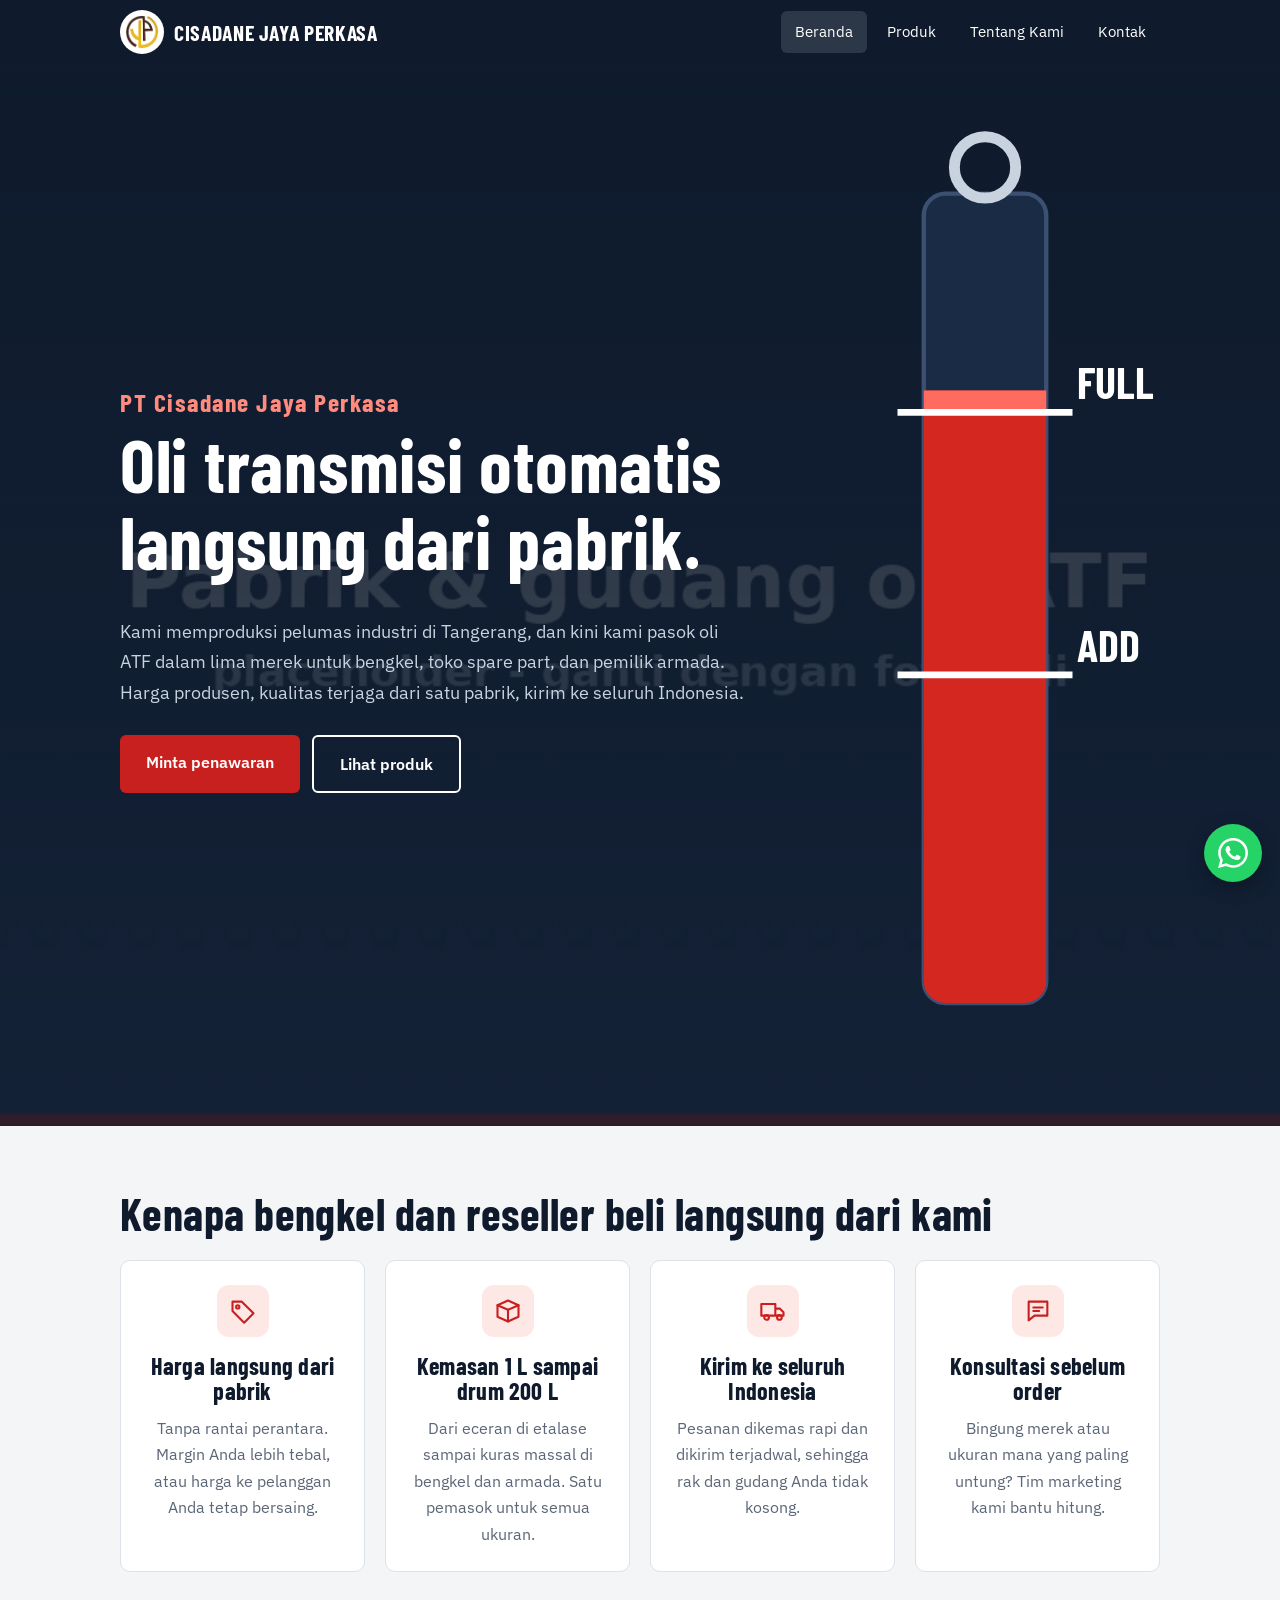
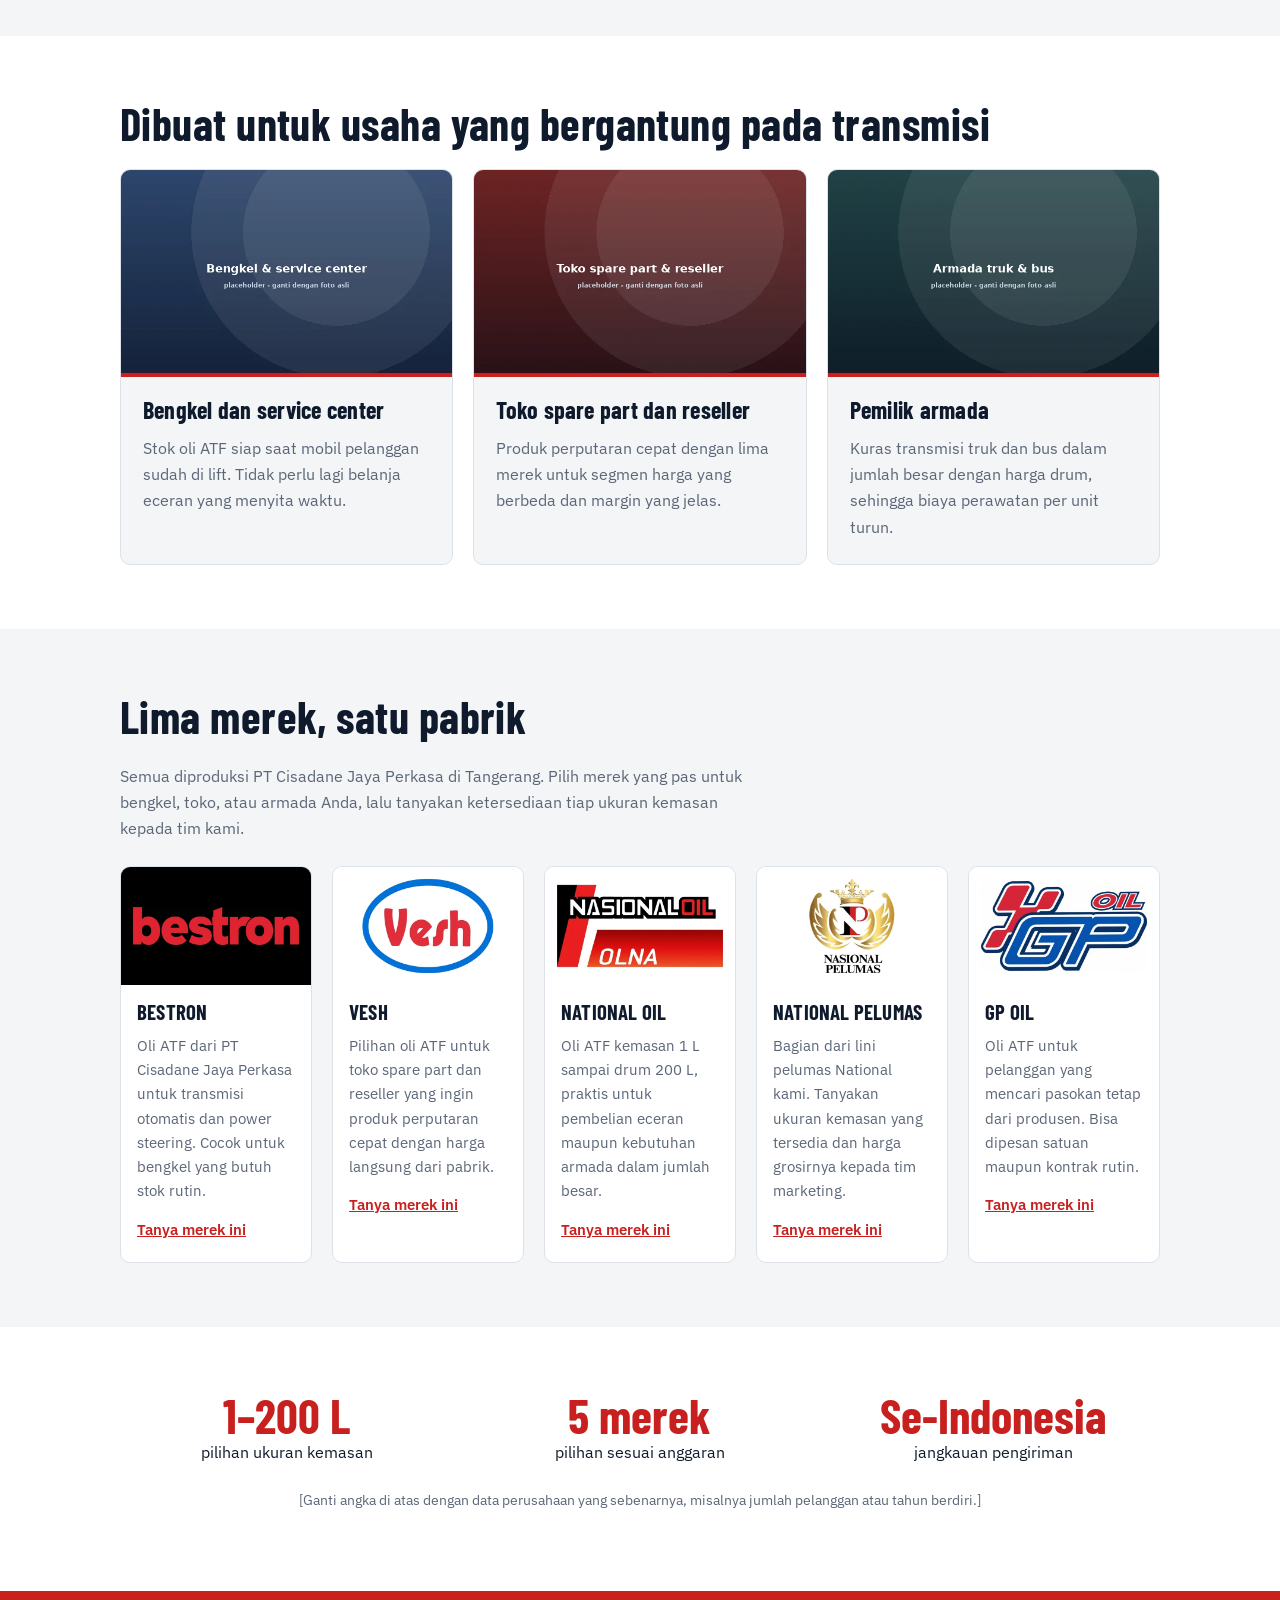
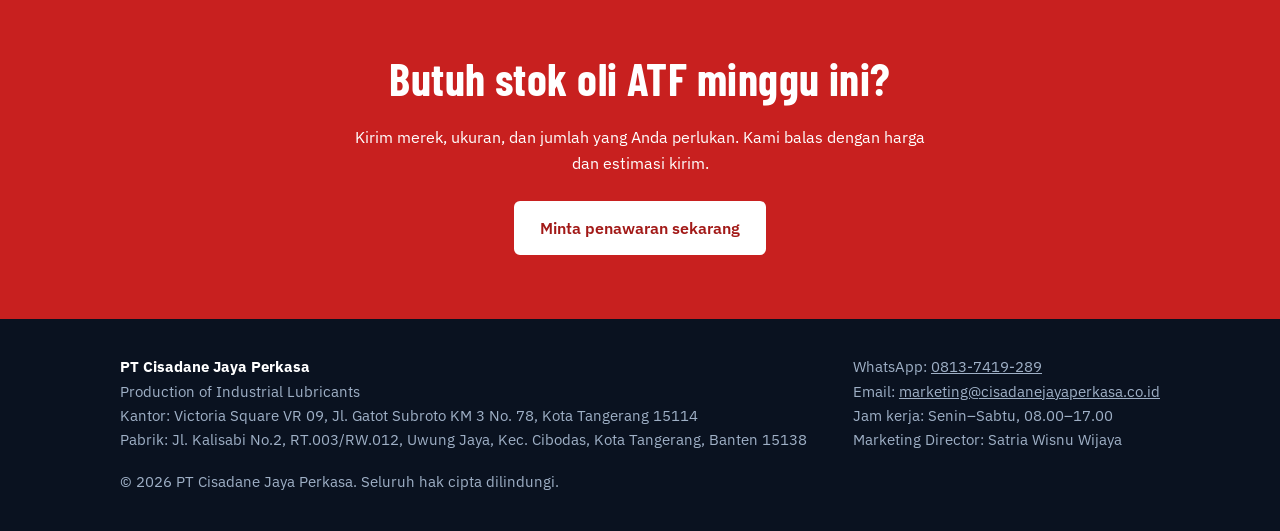
==== commit e8500da1: "nambah" ====
--- a/index.html
+++ b/index.html
@@ -1,7 +1,10 @@
-<!doctype html><html lang="id"><head><meta charset="utf-8"><meta name="viewport" content="width=device-width,initial-scale=1"><title>Oli ATF Langsung dari Pabrik | PT Cisadane Jaya Perkasa</title><meta name="description" content="Produsen pelumas industri di Tangerang. Oli transmisi otomatis (ATF) lima merek: Bestron, Vesh, National Oil, National Pelumas, GP Oil.">
-<link rel="preconnect" href="https://fonts.googleapis.com"><link rel="preconnect" href="https://fonts.gstatic.com" crossorigin><link href="https://fonts.googleapis.com/css2?family=Barlow+Condensed:wght@600;700&family=IBM+Plex+Sans:wght@400;600&display=swap" rel="stylesheet"><link rel="icon" href="images/logo.webp" type="image/webp"><link rel="stylesheet" href="style.css?v=2"></head><body>
+<!doctype html><html lang="id"><head><meta charset="utf-8"><meta name="viewport" content="width=device-width,initial-scale=1"><title>PT Cisadane Jaya Perkasa | Produsen Pelumas Industri dan Oli ATF</title><meta name="description" content="PT Cisadane Jaya Perkasa: produsen pelumas industri di Tangerang. Oli ATF merek Bestron, Vesh, National Oil, National Pelumas, GP Oil.">
+<link rel="preconnect" href="https://fonts.googleapis.com"><link rel="preconnect" href="https://fonts.gstatic.com" crossorigin><link href="https://fonts.googleapis.com/css2?family=Barlow+Condensed:wght@600;700&family=IBM+Plex+Sans:wght@400;600&display=swap" rel="stylesheet"><meta name="robots" content="index,follow,max-image-preview:large"><meta name="theme-color" content="#0f1b2d"><link rel="canonical" href="https://cisadanejayaperkasa.co.id/">
+<meta property="og:type" content="website"><meta property="og:site_name" content="PT Cisadane Jaya Perkasa"><meta property="og:locale" content="id_ID"><meta property="og:title" content="PT Cisadane Jaya Perkasa | Produsen Pelumas Industri dan Oli ATF"><meta property="og:description" content="PT Cisadane Jaya Perkasa: produsen pelumas industri di Tangerang. Oli ATF merek Bestron, Vesh, National Oil, National Pelumas, GP Oil."><meta property="og:url" content="https://cisadanejayaperkasa.co.id/"><meta property="og:image" content="https://cisadanejayaperkasa.co.id/images/og.jpg"><meta property="og:image:width" content="1200"><meta property="og:image:height" content="630">
+<meta name="twitter:card" content="summary_large_image"><meta name="twitter:title" content="PT Cisadane Jaya Perkasa | Produsen Pelumas Industri dan Oli ATF"><meta name="twitter:description" content="PT Cisadane Jaya Perkasa: produsen pelumas industri di Tangerang. Oli ATF merek Bestron, Vesh, National Oil, National Pelumas, GP Oil."><meta name="twitter:image" content="https://cisadanejayaperkasa.co.id/images/og.jpg">
+<link rel="icon" href="images/favicon-192.png" sizes="192x192" type="image/png"><link rel="apple-touch-icon" href="images/favicon-192.png"><script type="application/ld+json">{"@context": "https://schema.org", "@graph": [{"@type": "Organization", "@id": "https://cisadanejayaperkasa.co.id/#org", "name": "PT Cisadane Jaya Perkasa", "legalName": "PT Cisadane Jaya Perkasa", "alternateName": "Cisadane Jaya Perkasa", "url": "https://cisadanejayaperkasa.co.id/", "logo": "https://cisadanejayaperkasa.co.id/images/logo.webp", "image": "https://cisadanejayaperkasa.co.id/images/og.jpg", "slogan": "Production of Industrial Lubricants", "description": "Produsen pelumas industri di Kota Tangerang dengan oli transmisi otomatis (ATF) dari lima merek.", "email": "marketing@cisadanejayaperkasa.co.id", "telephone": "+628137419289", "address": {"@type": "PostalAddress", "streetAddress": "Victoria Square VR 09, Jl. Gatot Subroto KM 3 No. 78", "addressLocality": "Kota Tangerang", "addressRegion": "Banten", "postalCode": "15114", "addressCountry": "ID"}, "location": [{"@type": "Place", "name": "Kantor PT Cisadane Jaya Perkasa", "address": {"@type": "PostalAddress", "streetAddress": "Victoria Square VR 09, Jl. Gatot Subroto KM 3 No. 78", "addressLocality": "Kota Tangerang", "addressRegion": "Banten", "postalCode": "15114", "addressCountry": "ID"}}, {"@type": "Place", "name": "Pabrik PT Cisadane Jaya Perkasa", "address": {"@type": "PostalAddress", "streetAddress": "Jl. Kalisabi No.2, RT.003/RW.012, Uwung Jaya, Kec. Cibodas", "addressLocality": "Kota Tangerang", "addressRegion": "Banten", "postalCode": "15138", "addressCountry": "ID"}}], "brand": [{"@type": "Brand", "name": "Bestron"}, {"@type": "Brand", "name": "Vesh"}, {"@type": "Brand", "name": "National Oil"}, {"@type": "Brand", "name": "National Pelumas"}, {"@type": "Brand", "name": "GP Oil"}], "contactPoint": {"@type": "ContactPoint", "contactType": "sales", "name": "Satria Wisnu Wijaya", "jobTitle": "Marketing Director", "telephone": "+628137419289", "email": "marketing@cisadanejayaperkasa.co.id", "areaServed": "ID", "availableLanguage": "id"}}, {"@type": "WebSite", "@id": "https://cisadanejayaperkasa.co.id/#web", "url": "https://cisadanejayaperkasa.co.id/", "name": "PT Cisadane Jaya Perkasa", "inLanguage": "id", "publisher": {"@id": "https://cisadanejayaperkasa.co.id/#org"}}]}</script><link rel="stylesheet" href="style.css?v=2"></head><body>
 <header><div class="w"><a class="logo" href="index.html"><img class="lg" src="images/logo.webp" alt="Logo PT Cisadane Jaya Perkasa" width="44" height="44"><span>CISADANE JAYA PERKASA</span></a><input type="checkbox" id="t"><label for="t" class="burger" aria-label="Menu">&#9776;</label><nav><a href="index.html" class=on>Beranda</a><a href="produk.html">Produk</a><a href="tentang.html">Tentang Kami</a><a href="kontak.html">Kontak</a></nav></div></header>
-<section class="hero"><div class="w"><div><h1>Oli transmisi otomatis langsung dari pabrik.</h1>
+<section class="hero"><div class="w"><div><h1><span class="h1s">PT Cisadane Jaya Perkasa</span>Oli transmisi otomatis langsung dari pabrik.</h1>
 <p>Kami memproduksi pelumas industri di Tangerang, dan kini kami pasok oli ATF dalam lima merek untuk bengkel, toko spare part, dan pemilik armada. Harga produsen, kualitas terjaga dari satu pabrik, kirim ke seluruh Indonesia.</p>
 <div class="acts"><a class="btn" href="https://wa.me/628137419289?text=Halo,%20saya%20ingin%20minta%20penawaran%20oli%20ATF">Minta penawaran</a><a class="btn o" href="produk.html">Lihat produk</a></div></div><div class="dip"><svg viewBox="0 0 160 420" role="img" aria-label="Dipstick oli transmisi dengan level penuh"><defs><clipPath id="c"><rect x="52" y="30" width="56" height="370" rx="10"/></clipPath></defs>
 <rect x="52" y="30" width="56" height="370" rx="10" fill="#1a2b45" stroke="#3c5072" stroke-width="2"/><g clip-path="url(#c)"><rect class="fill" x="52" y="120" width="56" height="290" fill="#d4271f"/><rect class="fill" x="52" y="120" width="56" height="10" fill="#ff6b5e"/></g>
--- a/style.css
+++ b/style.css
@@ -64,3 +64,5 @@
 /* floating WhatsApp: round icon button (final) */
 .wa{position:fixed;right:18px;bottom:calc(18px + env(safe-area-inset-bottom,0px));z-index:50;width:58px;height:58px;padding:0;border-radius:50%;background:#25d366;color:#fff;display:flex;align-items:center;justify-content:center;box-shadow:0 6px 18px rgba(0,0,0,.28);transition:transform .2s;text-decoration:none}
 .wa svg{width:30px;height:30px;flex:none;display:block;fill:currentColor}.wa:hover{transform:scale(1.08)}
+
+.h1s{display:block;font-size:clamp(1.2rem,3vw,1.6rem);color:#ff8a7e;letter-spacing:.06em;margin-bottom:.35em}
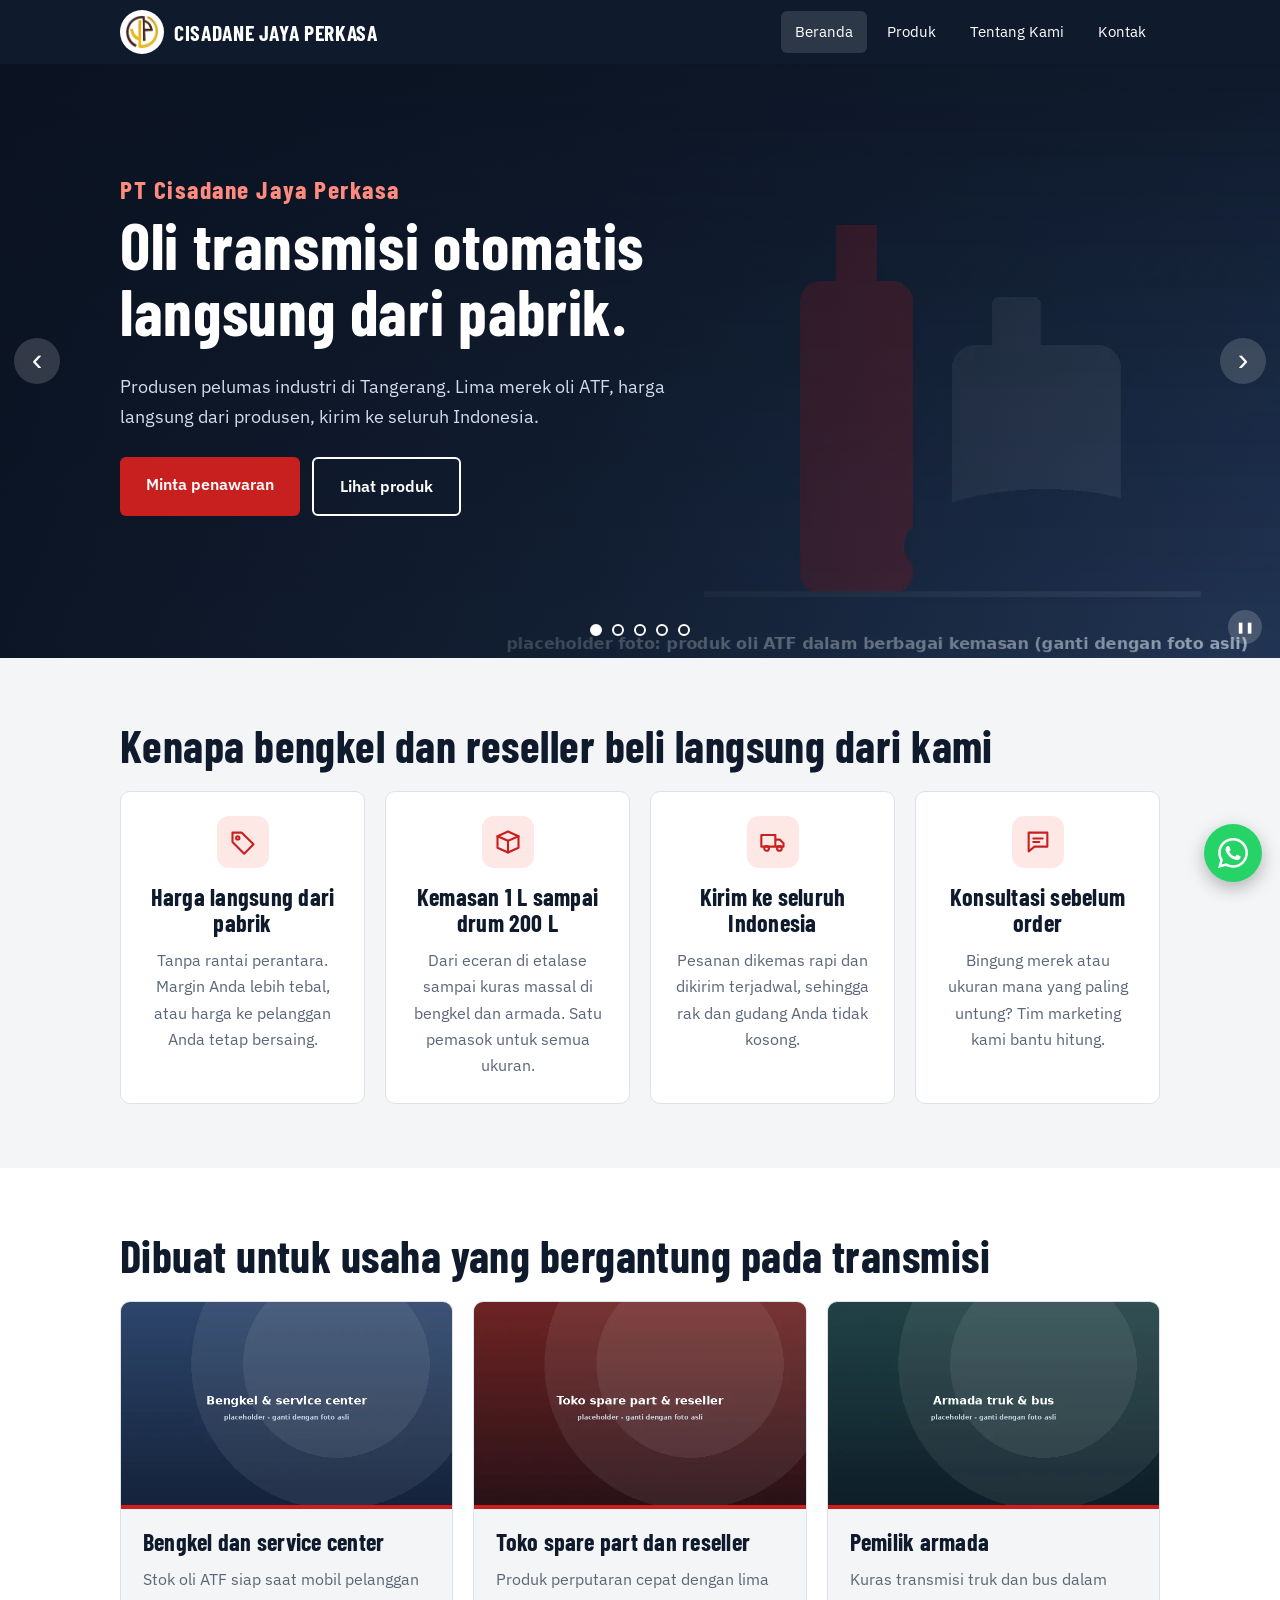
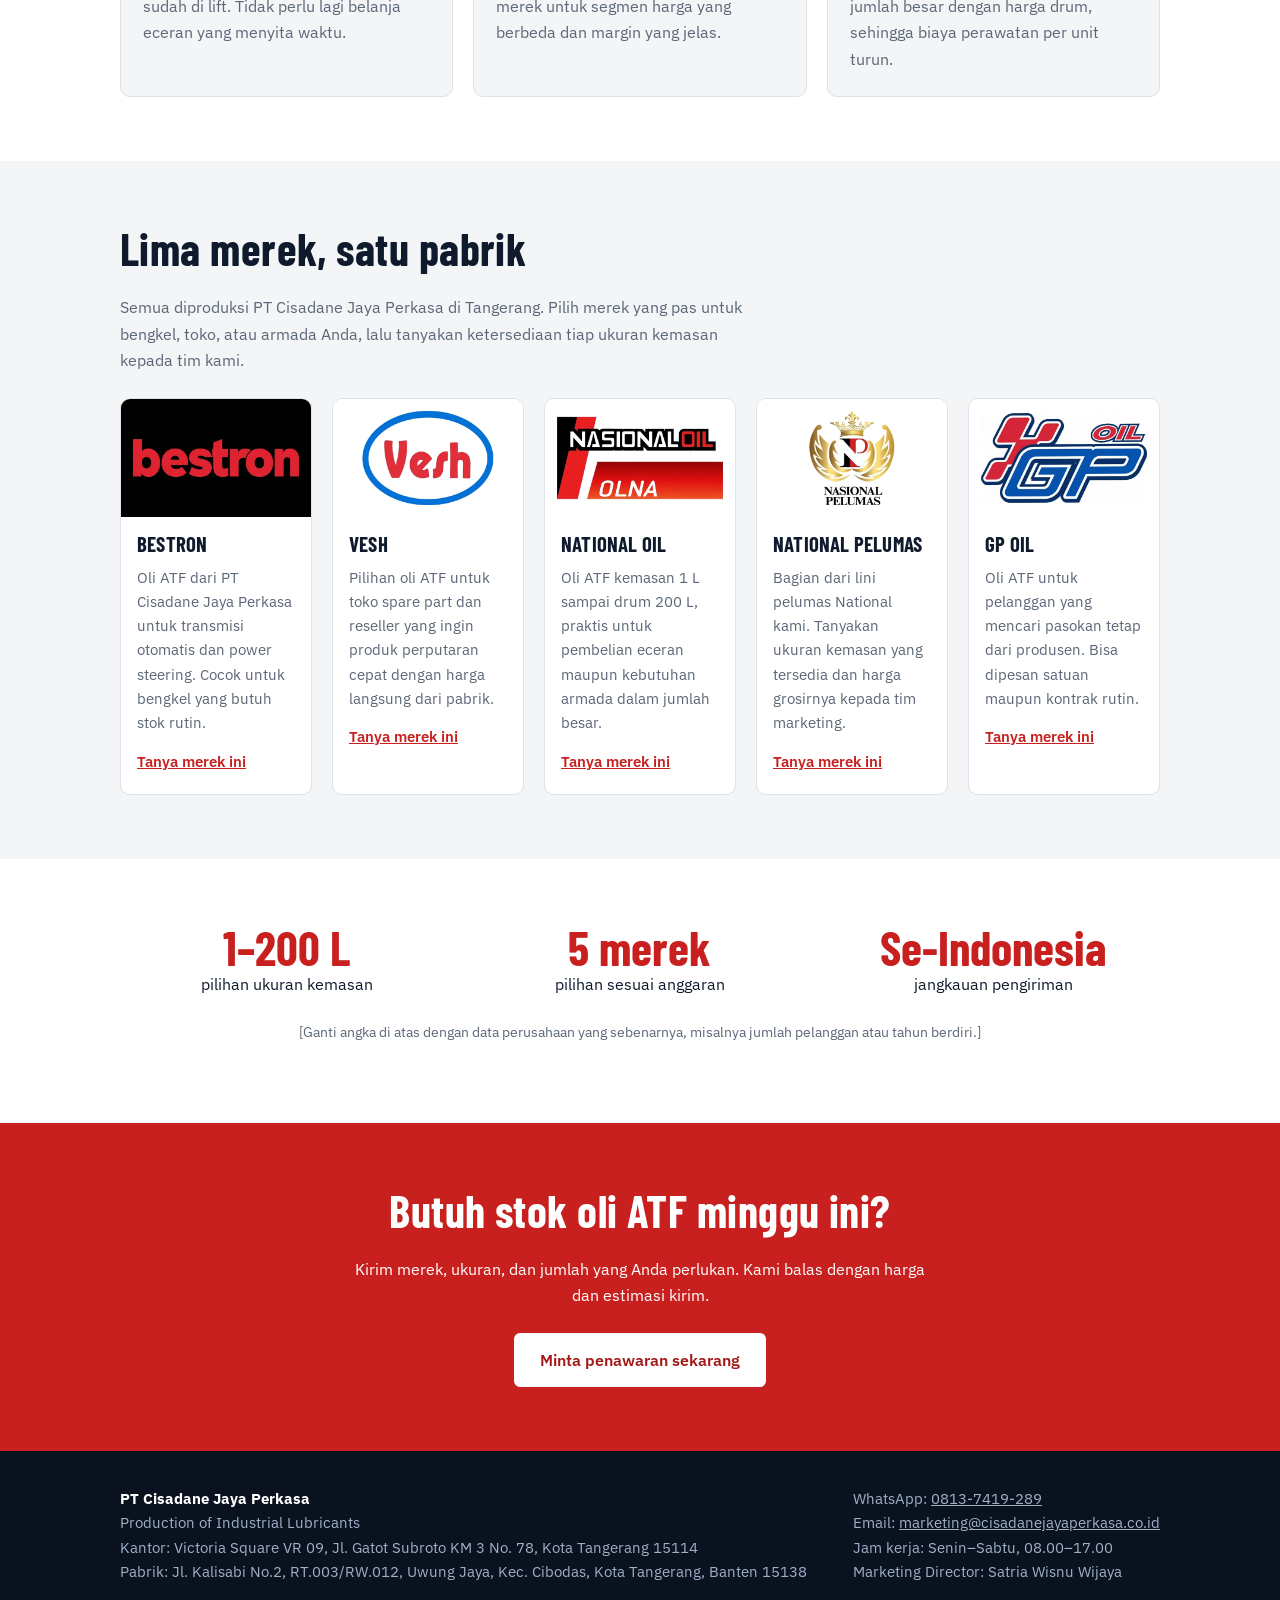
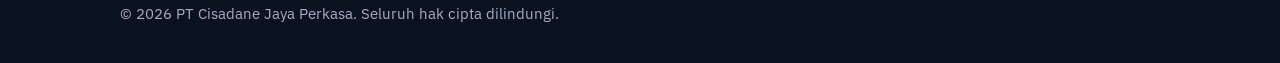
==== commit 6a903ec7: "nambah" ====
--- a/index.html
+++ b/index.html
@@ -4,13 +4,7 @@
 <meta name="twitter:card" content="summary_large_image"><meta name="twitter:title" content="PT Cisadane Jaya Perkasa | Produsen Pelumas Industri dan Oli ATF"><meta name="twitter:description" content="PT Cisadane Jaya Perkasa: produsen pelumas industri di Tangerang. Oli ATF merek Bestron, Vesh, National Oil, National Pelumas, GP Oil."><meta name="twitter:image" content="https://cisadanejayaperkasa.co.id/images/og.jpg">
 <link rel="icon" href="images/favicon-192.png" sizes="192x192" type="image/png"><link rel="apple-touch-icon" href="images/favicon-192.png"><script type="application/ld+json">{"@context": "https://schema.org", "@graph": [{"@type": "Organization", "@id": "https://cisadanejayaperkasa.co.id/#org", "name": "PT Cisadane Jaya Perkasa", "legalName": "PT Cisadane Jaya Perkasa", "alternateName": "Cisadane Jaya Perkasa", "url": "https://cisadanejayaperkasa.co.id/", "logo": "https://cisadanejayaperkasa.co.id/images/logo.webp", "image": "https://cisadanejayaperkasa.co.id/images/og.jpg", "slogan": "Production of Industrial Lubricants", "description": "Produsen pelumas industri di Kota Tangerang dengan oli transmisi otomatis (ATF) dari lima merek.", "email": "marketing@cisadanejayaperkasa.co.id", "telephone": "+628137419289", "address": {"@type": "PostalAddress", "streetAddress": "Victoria Square VR 09, Jl. Gatot Subroto KM 3 No. 78", "addressLocality": "Kota Tangerang", "addressRegion": "Banten", "postalCode": "15114", "addressCountry": "ID"}, "location": [{"@type": "Place", "name": "Kantor PT Cisadane Jaya Perkasa", "address": {"@type": "PostalAddress", "streetAddress": "Victoria Square VR 09, Jl. Gatot Subroto KM 3 No. 78", "addressLocality": "Kota Tangerang", "addressRegion": "Banten", "postalCode": "15114", "addressCountry": "ID"}}, {"@type": "Place", "name": "Pabrik PT Cisadane Jaya Perkasa", "address": {"@type": "PostalAddress", "streetAddress": "Jl. Kalisabi No.2, RT.003/RW.012, Uwung Jaya, Kec. Cibodas", "addressLocality": "Kota Tangerang", "addressRegion": "Banten", "postalCode": "15138", "addressCountry": "ID"}}], "brand": [{"@type": "Brand", "name": "Bestron"}, {"@type": "Brand", "name": "Vesh"}, {"@type": "Brand", "name": "National Oil"}, {"@type": "Brand", "name": "National Pelumas"}, {"@type": "Brand", "name": "GP Oil"}], "contactPoint": {"@type": "ContactPoint", "contactType": "sales", "name": "Satria Wisnu Wijaya", "jobTitle": "Marketing Director", "telephone": "+628137419289", "email": "marketing@cisadanejayaperkasa.co.id", "areaServed": "ID", "availableLanguage": "id"}}, {"@type": "WebSite", "@id": "https://cisadanejayaperkasa.co.id/#web", "url": "https://cisadanejayaperkasa.co.id/", "name": "PT Cisadane Jaya Perkasa", "inLanguage": "id", "publisher": {"@id": "https://cisadanejayaperkasa.co.id/#org"}}]}</script><link rel="stylesheet" href="style.css?v=2"></head><body>
 <header><div class="w"><a class="logo" href="index.html"><img class="lg" src="images/logo.webp" alt="Logo PT Cisadane Jaya Perkasa" width="44" height="44"><span>CISADANE JAYA PERKASA</span></a><input type="checkbox" id="t"><label for="t" class="burger" aria-label="Menu">&#9776;</label><nav><a href="index.html" class=on>Beranda</a><a href="produk.html">Produk</a><a href="tentang.html">Tentang Kami</a><a href="kontak.html">Kontak</a></nav></div></header>
-<section class="hero"><div class="w"><div><h1><span class="h1s">PT Cisadane Jaya Perkasa</span>Oli transmisi otomatis langsung dari pabrik.</h1>
-<p>Kami memproduksi pelumas industri di Tangerang, dan kini kami pasok oli ATF dalam lima merek untuk bengkel, toko spare part, dan pemilik armada. Harga produsen, kualitas terjaga dari satu pabrik, kirim ke seluruh Indonesia.</p>
-<div class="acts"><a class="btn" href="https://wa.me/628137419289?text=Halo,%20saya%20ingin%20minta%20penawaran%20oli%20ATF">Minta penawaran</a><a class="btn o" href="produk.html">Lihat produk</a></div></div><div class="dip"><svg viewBox="0 0 160 420" role="img" aria-label="Dipstick oli transmisi dengan level penuh"><defs><clipPath id="c"><rect x="52" y="30" width="56" height="370" rx="10"/></clipPath></defs>
-<rect x="52" y="30" width="56" height="370" rx="10" fill="#1a2b45" stroke="#3c5072" stroke-width="2"/><g clip-path="url(#c)"><rect class="fill" x="52" y="120" width="56" height="290" fill="#d4271f"/><rect class="fill" x="52" y="120" width="56" height="10" fill="#ff6b5e"/></g>
-<circle cx="80" cy="18" r="14" fill="none" stroke="#c9d3e0" stroke-width="5"/>
-<g stroke="#fff" stroke-width="3"><line x1="40" y1="130" x2="120" y2="130"/><line x1="40" y1="250" x2="120" y2="250"/></g>
-<g fill="#fff" font-family="Barlow Condensed,sans-serif" font-size="20" font-weight="700"><text x="122" y="124">FULL</text><text x="122" y="244">ADD</text></g></svg></div></div></section>
+<section class="slider" data-interval="3500" aria-roledescription="carousel" aria-label="Sorotan PT Cisadane Jaya Perkasa"><div class="slide on"><img src="images/slide-1.webp" alt="Produk oli ATF PT Cisadane Jaya Perkasa" width="1600" height="800" fetchpriority="high"><div class="w"><div class="sc"><h1><span class="h1s">PT Cisadane Jaya Perkasa</span>Oli transmisi otomatis langsung dari pabrik.</h1><p>Produsen pelumas industri di Tangerang. Lima merek oli ATF, harga langsung dari produsen, kirim ke seluruh Indonesia.</p><div class="acts"><a class="btn" href="https://wa.me/628137419289?text=Halo%2C%20saya%20ingin%20minta%20penawaran%20oli%20ATF" target="_blank" rel="noopener">Minta penawaran</a><a class="btn o" href="produk.html">Lihat produk</a></div></div></div></div><div class="slide"><img src="images/slide-2.webp" alt="Pabrik PT Cisadane Jaya Perkasa di Tangerang" width="1600" height="800" loading="lazy"><div class="w"><div class="sc"><p class="st">Diproduksi di pabrik sendiri.</p><p>Dari pabrik kami di Cibodas, Tangerang, langsung ke bengkel dan gudang Anda tanpa perantara.</p><div class="acts"><a class="btn" href="tentang.html">Kenali kami</a></div></div></div></div><div class="slide"><img src="images/slide-3.webp" alt="Lima merek oli ATF" width="1600" height="800" loading="lazy"><div class="w"><div class="sc"><p class="st">Lima merek, satu pabrik.</p><p>Bestron, Vesh, National Oil, National Pelumas, dan GP Oil. Pilih yang paling pas untuk usaha Anda.</p><div class="acts"><a class="btn" href="produk.html#merek">Lihat merek</a></div></div></div></div><div class="slide"><img src="images/slide-4.webp" alt="Kemasan oli dari 1 liter sampai drum 200 liter" width="1600" height="800" loading="lazy"><div class="w"><div class="sc"><p class="st">Dari 1 liter sampai drum 200 liter.</p><p>Eceran untuk bengkel kecil, drum untuk armada dan distributor. Satu pemasok untuk semua ukuran.</p><div class="acts"><a class="btn" href="produk.html">Lihat ukuran</a></div></div></div></div><div class="slide"><img src="images/slide-5.webp" alt="Pengiriman oli ke seluruh Indonesia" width="1600" height="800" loading="lazy"><div class="w"><div class="sc"><p class="st">Kirim ke seluruh Indonesia.</p><p>Pesanan dikemas rapi dan dikirim terjadwal, sehingga stok Anda tidak pernah kosong.</p><div class="acts"><a class="btn" href="kontak.html">Hubungi kami</a></div></div></div></div><button class="nav prev" type="button" aria-label="Slide sebelumnya">&#8249;</button><button class="nav next" type="button" aria-label="Slide berikutnya">&#8250;</button><div class="dots"></div><button class="pp" type="button" aria-label="Jeda slideshow">&#10074;&#10074;</button></section>
 <section><div class="w"><h2>Kenapa bengkel dan reseller beli langsung dari kami</h2><div class="grid">
 <div class="card ci"><div class="ic"><svg viewBox="0 0 24 24" fill="none" stroke="currentColor" stroke-width="1.8" stroke-linecap="round" stroke-linejoin="round" aria-hidden="true"><path d="M3 12V4h8l10 10-8 8L3 12z"/><circle cx="7.5" cy="8.5" r="1.4"/></svg></div><h3>Harga langsung dari pabrik</h3><p>Tanpa rantai perantara. Margin Anda lebih tebal, atau harga ke pelanggan Anda tetap bersaing.</p></div>
 <div class="card ci"><div class="ic"><svg viewBox="0 0 24 24" fill="none" stroke="currentColor" stroke-width="1.8" stroke-linecap="round" stroke-linejoin="round" aria-hidden="true"><path d="M3 7l9-4 9 4v10l-9 4-9-4V7z"/><path d="M3 7l9 4 9-4M12 11v10"/></svg></div><h3>Kemasan 1 L sampai drum 200 L</h3><p>Dari eceran di etalase sampai kuras massal di bengkel dan armada. Satu pemasok untuk semua ukuran.</p></div>
@@ -25,4 +19,18 @@
 <p class="note" style="text-align:center;margin-top:24px">[Ganti angka di atas dengan data perusahaan yang sebenarnya, misalnya jumlah pelanggan atau tahun berdiri.]</p></div></section>
 <section class="cta"><div class="w"><h2>Butuh stok oli ATF minggu ini?</h2><p>Kirim merek, ukuran, dan jumlah yang Anda perlukan. Kami balas dengan harga dan estimasi kirim.</p><a class="btn" href="https://wa.me/628137419289?text=Halo,%20saya%20ingin%20minta%20penawaran%20oli%20ATF">Minta penawaran sekarang</a></div></section>
 <footer><div class="w"><div><strong style="color:#fff">PT Cisadane Jaya Perkasa</strong><br>Production of Industrial Lubricants<br>Kantor: Victoria Square VR 09, Jl. Gatot Subroto KM 3 No. 78, Kota Tangerang 15114<br>Pabrik: Jl. Kalisabi No.2, RT.003/RW.012, Uwung Jaya, Kec. Cibodas, Kota Tangerang, Banten 15138</div><div>WhatsApp: <a href="https://wa.me/628137419289" style="color:inherit">0813-7419-289</a><br>Email: <a href="mailto:marketing@cisadanejayaperkasa.co.id" style="color:inherit">marketing@cisadanejayaperkasa.co.id</a><br>Jam kerja: Senin&ndash;Sabtu, 08.00&ndash;17.00<br>Marketing Director: Satria Wisnu Wijaya</div></div><div class="w" style="margin-top:18px">&copy; 2026 PT Cisadane Jaya Perkasa. Seluruh hak cipta dilindungi.</div></footer>
-<a class="wa" href="https://wa.me/628137419289?text=Halo,%20saya%20ingin%20tanya%20harga%20oli%20ATF" target="_blank" rel="noopener" aria-label="Chat WhatsApp" title="Chat WhatsApp"><svg viewBox="0 0 24 24" width="30" height="30" fill="currentColor" aria-hidden="true" focusable="false"><path d="M17.472 14.382c-.297-.149-1.758-.867-2.03-.967-.273-.099-.471-.148-.67.15-.197.297-.767.966-.94 1.164-.173.199-.347.223-.644.075-.297-.15-1.255-.463-2.39-1.475-.883-.788-1.48-1.761-1.653-2.059-.173-.297-.018-.458.13-.606.134-.133.298-.347.446-.52.149-.174.198-.298.298-.497.099-.198.05-.371-.025-.52-.075-.149-.669-1.612-.916-2.207-.242-.579-.487-.5-.669-.51-.173-.008-.371-.01-.57-.01-.198 0-.52.074-.792.372-.272.297-1.04 1.016-1.04 2.479 0 1.462 1.065 2.875 1.213 3.074.149.198 2.096 3.2 5.077 4.487.709.306 1.262.489 1.694.625.712.227 1.36.195 1.871.118.571-.085 1.758-.719 2.006-1.413.248-.694.248-1.289.173-1.413-.074-.124-.272-.198-.57-.347m-5.421 7.403h-.004a9.87 9.87 0 01-5.031-1.378l-.361-.214-3.741.982.998-3.648-.235-.374a9.86 9.86 0 01-1.51-5.26c.001-5.45 4.436-9.884 9.888-9.884 2.64 0 5.122 1.03 6.988 2.898a9.825 9.825 0 012.893 6.994c-.003 5.45-4.437 9.884-9.885 9.884m8.413-18.297A11.815 11.815 0 0012.05 0C5.495 0 .16 5.335.157 11.892c0 2.096.547 4.142 1.588 5.945L.057 24l6.305-1.654a11.882 11.882 0 005.683 1.448h.005c6.554 0 11.89-5.335 11.893-11.893a11.821 11.821 0 00-3.48-8.413z"/></svg></a></body></html>+<a class="wa" href="https://wa.me/628137419289?text=Halo,%20saya%20ingin%20tanya%20harga%20oli%20ATF" target="_blank" rel="noopener" aria-label="Chat WhatsApp" title="Chat WhatsApp"><svg viewBox="0 0 24 24" width="30" height="30" fill="currentColor" aria-hidden="true" focusable="false"><path d="M17.472 14.382c-.297-.149-1.758-.867-2.03-.967-.273-.099-.471-.148-.67.15-.197.297-.767.966-.94 1.164-.173.199-.347.223-.644.075-.297-.15-1.255-.463-2.39-1.475-.883-.788-1.48-1.761-1.653-2.059-.173-.297-.018-.458.13-.606.134-.133.298-.347.446-.52.149-.174.198-.298.298-.497.099-.198.05-.371-.025-.52-.075-.149-.669-1.612-.916-2.207-.242-.579-.487-.5-.669-.51-.173-.008-.371-.01-.57-.01-.198 0-.52.074-.792.372-.272.297-1.04 1.016-1.04 2.479 0 1.462 1.065 2.875 1.213 3.074.149.198 2.096 3.2 5.077 4.487.709.306 1.262.489 1.694.625.712.227 1.36.195 1.871.118.571-.085 1.758-.719 2.006-1.413.248-.694.248-1.289.173-1.413-.074-.124-.272-.198-.57-.347m-5.421 7.403h-.004a9.87 9.87 0 01-5.031-1.378l-.361-.214-3.741.982.998-3.648-.235-.374a9.86 9.86 0 01-1.51-5.26c.001-5.45 4.436-9.884 9.888-9.884 2.64 0 5.122 1.03 6.988 2.898a9.825 9.825 0 012.893 6.994c-.003 5.45-4.437 9.884-9.885 9.884m8.413-18.297A11.815 11.815 0 0012.05 0C5.495 0 .16 5.335.157 11.892c0 2.096.547 4.142 1.588 5.945L.057 24l6.305-1.654a11.882 11.882 0 005.683 1.448h.005c6.554 0 11.89-5.335 11.893-11.893a11.821 11.821 0 00-3.48-8.413z"/></svg></a><script>(function(){var s=document.querySelector('.slider');if(!s)return;var sl=[].slice.call(s.querySelectorAll('.slide')),dots=s.querySelector('.dots'),pp=s.querySelector('.pp'),L=sl.length,i=0,t,x0=0,busy=false,paused=false,slow=window.matchMedia&&matchMedia('(prefers-reduced-motion:reduce)').matches;
+sl.forEach(function(_,n){var b=document.createElement('button');b.type='button';b.setAttribute('aria-label','Slide '+(n+1));b.onclick=function(){if(n!==i){go(n,n>i?1:-1);play()}};dots.appendChild(b)});
+function mark(){sl.forEach(function(e,k){e.setAttribute('aria-hidden',k!==i)});[].forEach.call(dots.children,function(b,k){b.classList.toggle('on',k===i)})}
+function go(n,dir){n=(n+L)%L;if(n===i||busy)return;dir=dir||1;var cur=sl[i],nx=sl[n];
+sl.forEach(function(e,k){if(k!==i&&k!==n){e.classList.remove('anim','on');e.classList.toggle('l',dir<0)}});
+nx.classList.remove('anim','on');nx.classList.toggle('l',dir<0);void nx.offsetWidth;
+nx.classList.add('anim');cur.classList.add('anim');
+nx.classList.remove('l');nx.classList.add('on');cur.classList.remove('on');cur.classList.toggle('l',dir>0);
+i=n;mark();busy=true;setTimeout(function(){busy=false},700)}
+function stop(){clearInterval(t)}function play(){stop();if(paused)return;t=setInterval(function(){go(i+1,1)},(+s.getAttribute('data-interval')||3500)*(slow?1.5:1))}
+s.querySelector('.prev').onclick=function(){go(i-1,-1);play()};s.querySelector('.next').onclick=function(){go(i+1,1);play()};
+pp.onclick=function(){paused=!paused;pp.innerHTML=paused?'&#9654;':'&#10074;&#10074;';pp.setAttribute('aria-label',paused?'Putar slideshow':'Jeda slideshow');paused?stop():play()};
+s.addEventListener('touchstart',function(e){x0=e.touches[0].clientX},{passive:true});s.addEventListener('touchend',function(e){var d=e.changedTouches[0].clientX-x0;if(Math.abs(d)>50){go(i+(d<0?1:-1),d<0?1:-1);play()}});
+document.addEventListener('visibilitychange',function(){document.hidden?stop():play()});
+s.classList.add('ready');mark();play()})();</script></body></html>
--- a/style.css
+++ b/style.css
@@ -66,3 +66,35 @@
 .wa svg{width:30px;height:30px;flex:none;display:block;fill:currentColor}.wa:hover{transform:scale(1.08)}
 
 .h1s{display:block;font-size:clamp(1.2rem,3vw,1.6rem);color:#ff8a7e;letter-spacing:.06em;margin-bottom:.35em}
+
+/* slideshow hero */
+[id]{scroll-margin-top:80px}
+.slider{position:relative;background:#0f1b2d;color:#fff;overflow:hidden;min-height:clamp(480px,66vh,660px)}
+.slide{position:absolute;inset:0;display:flex;align-items:center;opacity:0;visibility:hidden;transition:opacity .9s ease,visibility .9s}
+.slide.on,.slider:not(.ready) .slide:first-child{opacity:1;visibility:visible}
+.slide>img{position:absolute;inset:0;width:100%;height:100%;object-fit:cover}
+.slide::after{content:"";position:absolute;inset:0;background:linear-gradient(90deg,rgba(10,18,32,.92) 0%,rgba(10,18,32,.7) 45%,rgba(10,18,32,.18) 100%)}
+.slide .w{position:relative;z-index:2;width:100%}
+.sc{max-width:620px;padding:40px 0 70px}
+.slide h1,.slide .st{font:700 clamp(2.3rem,5.6vw,4rem)/1.04 'Barlow Condensed','Arial Narrow',sans-serif;letter-spacing:.01em;margin:0 0 .4em;color:#fff}
+.slide .sc>p:not(.st){font-size:1.15rem;color:#d3dcea;max-width:32em;margin:0}
+.slide .acts{display:flex;gap:12px;flex-wrap:wrap;margin-top:26px}
+.nav{position:absolute;top:50%;transform:translateY(-50%);z-index:5;width:46px;height:46px;border-radius:50%;border:0;background:rgba(255,255,255,.16);color:#fff;font-size:2rem;line-height:1;cursor:pointer;display:none;align-items:center;justify-content:center;padding:0 0 4px}
+.slider.ready .nav{display:flex}.nav:hover{background:rgba(255,255,255,.3)}.prev{left:14px}.next{right:14px}
+.dots{position:absolute;left:0;right:0;bottom:22px;z-index:5;display:flex;justify-content:center;gap:10px}
+.dots button{width:12px;height:12px;border-radius:50%;border:2px solid #fff;background:transparent;padding:0;cursor:pointer}
+.dots button.on{background:#fff}
+@media(max-width:700px){.slide::after{background:linear-gradient(180deg,rgba(10,18,32,.78),rgba(10,18,32,.9))}.nav{display:none!important}.sc{padding:32px 0 64px}}
+@media(prefers-reduced-motion:reduce){.slide{transition:none}}
+
+.pp{position:absolute;right:18px;bottom:14px;z-index:6;width:34px;height:34px;border-radius:50%;border:0;background:rgba(255,255,255,.18);color:#fff;font-size:.7rem;cursor:pointer;display:none;align-items:center;justify-content:center;padding:0}
+.slider.ready .pp{display:flex}.pp:hover{background:rgba(255,255,255,.32)}
+
+/* slide dari kanan ke kiri */
+.slide{opacity:1;visibility:hidden;transform:translateX(100%);transition:none;will-change:transform}
+.slide.l{transform:translateX(-100%)}
+.slide.on,.slider:not(.ready) .slide:first-child{transform:none;visibility:visible}
+.slide.anim{transition:transform .7s cubic-bezier(.65,0,.35,1),visibility 0s linear .7s}
+.slide.on.anim{transition:transform .7s cubic-bezier(.65,0,.35,1),visibility 0s}
+.slide.on .sc{animation:up .8s .35s both}
+@keyframes up{from{opacity:0;transform:translateY(18px)}to{opacity:1;transform:none}}
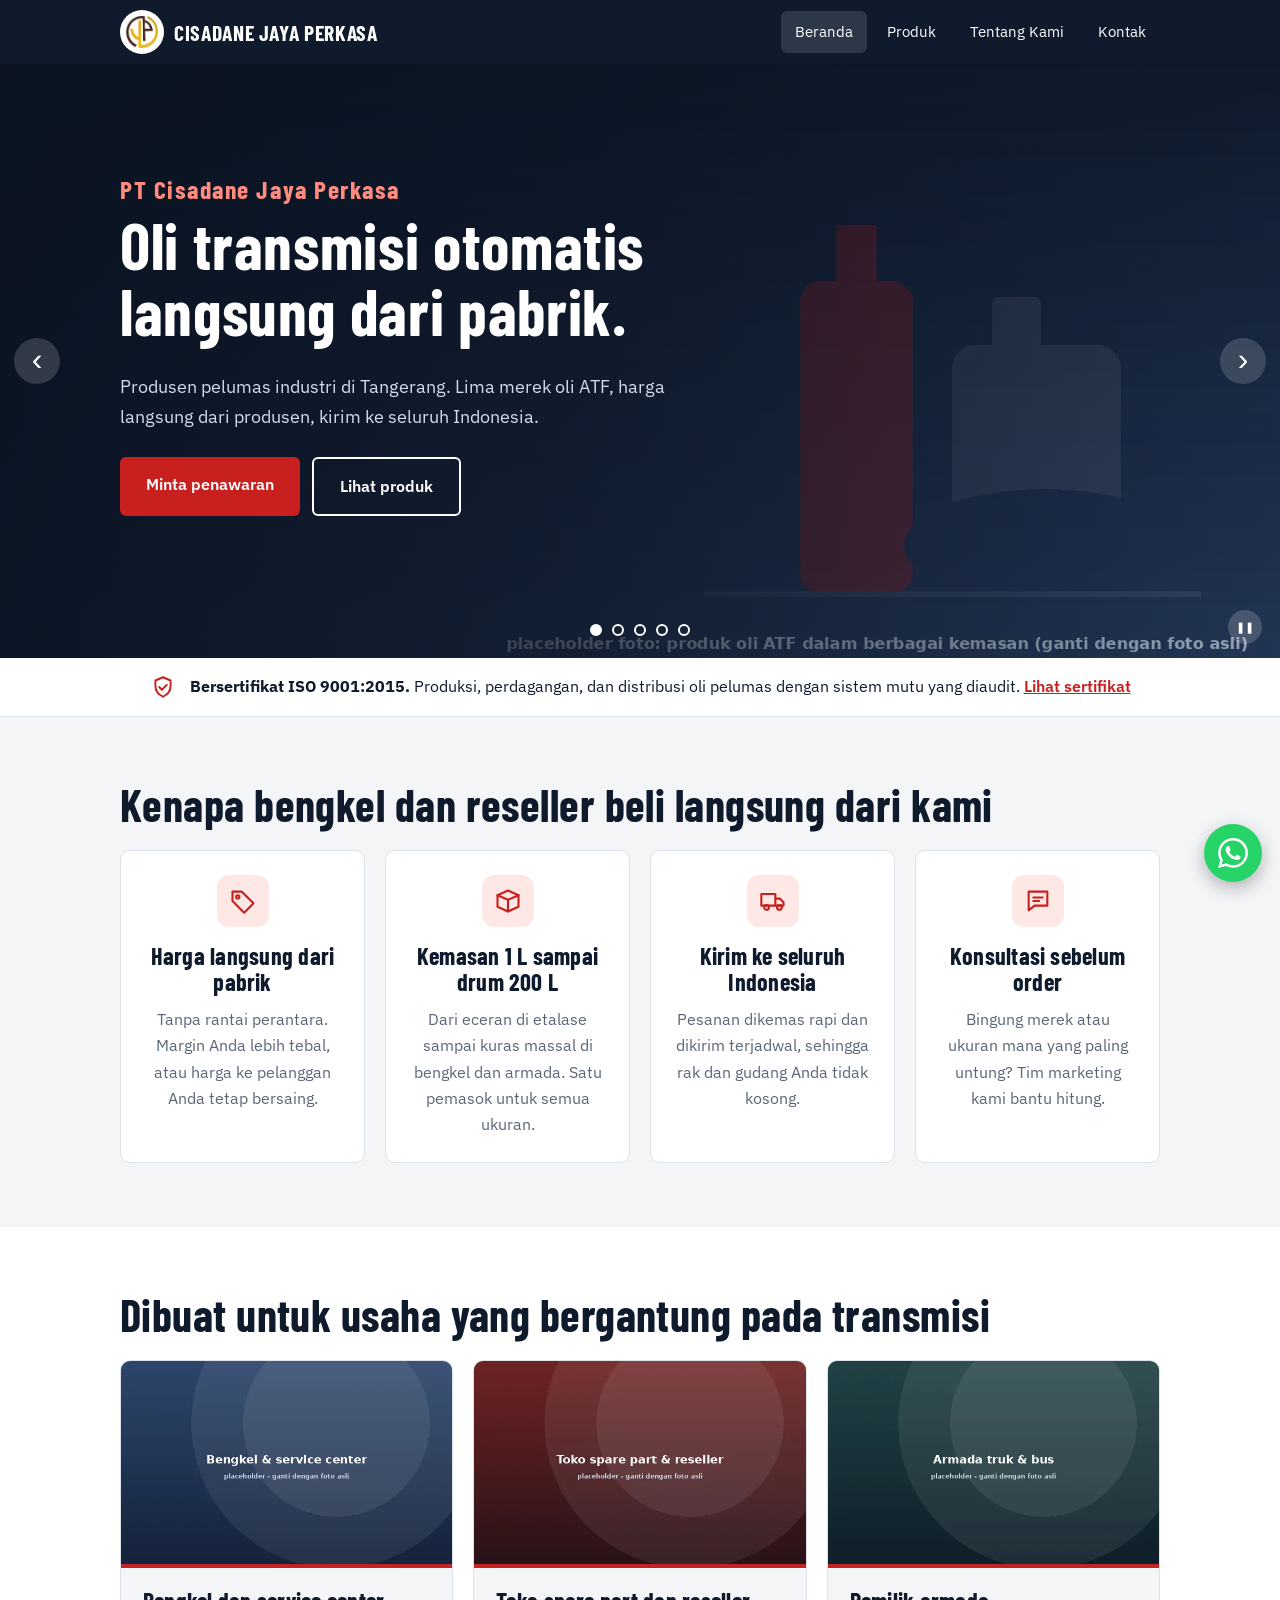
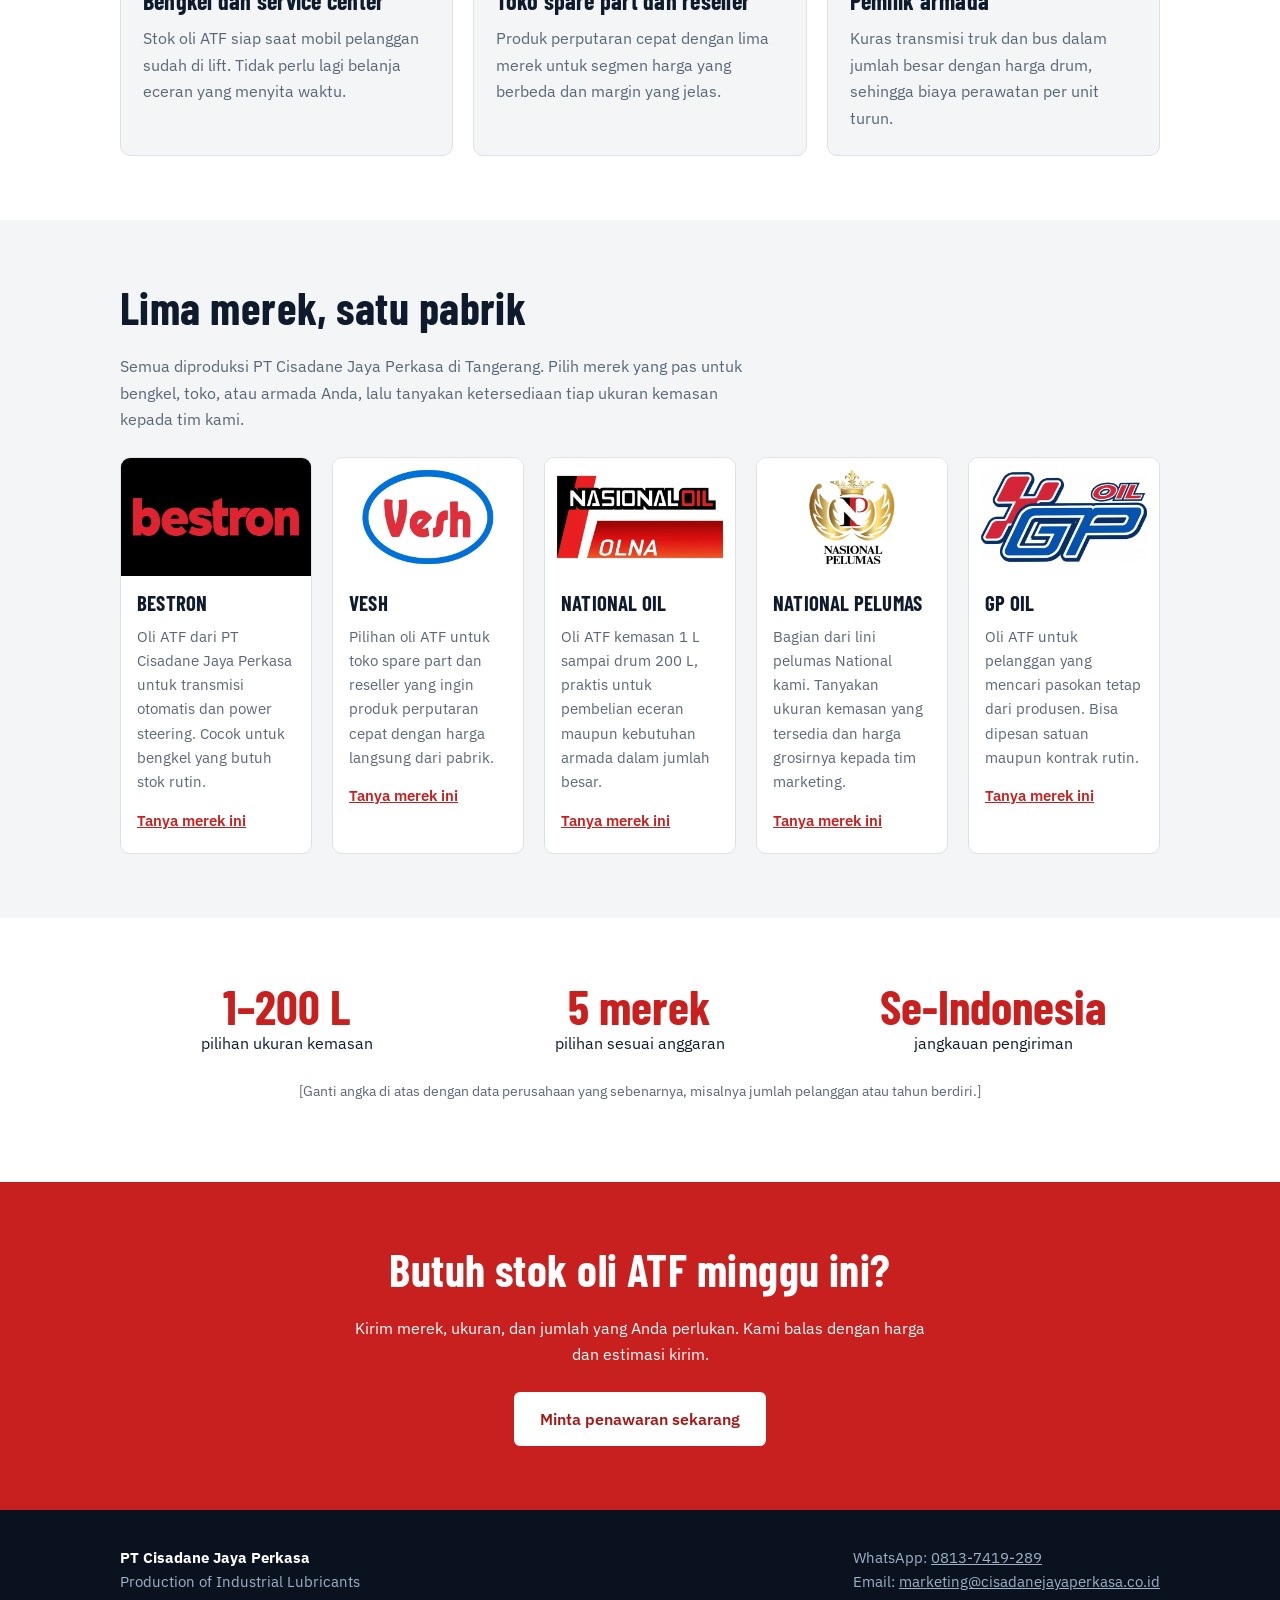
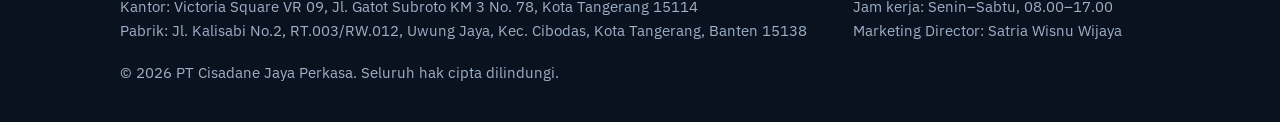
==== commit 11c8288f: "nambah" ====
--- a/index.html
+++ b/index.html
@@ -4,7 +4,8 @@
 <meta name="twitter:card" content="summary_large_image"><meta name="twitter:title" content="PT Cisadane Jaya Perkasa | Produsen Pelumas Industri dan Oli ATF"><meta name="twitter:description" content="PT Cisadane Jaya Perkasa: produsen pelumas industri di Tangerang. Oli ATF merek Bestron, Vesh, National Oil, National Pelumas, GP Oil."><meta name="twitter:image" content="https://cisadanejayaperkasa.co.id/images/og.jpg">
 <link rel="icon" href="images/favicon-192.png" sizes="192x192" type="image/png"><link rel="apple-touch-icon" href="images/favicon-192.png"><script type="application/ld+json">{"@context": "https://schema.org", "@graph": [{"@type": "Organization", "@id": "https://cisadanejayaperkasa.co.id/#org", "name": "PT Cisadane Jaya Perkasa", "legalName": "PT Cisadane Jaya Perkasa", "alternateName": "Cisadane Jaya Perkasa", "url": "https://cisadanejayaperkasa.co.id/", "logo": "https://cisadanejayaperkasa.co.id/images/logo.webp", "image": "https://cisadanejayaperkasa.co.id/images/og.jpg", "slogan": "Production of Industrial Lubricants", "description": "Produsen pelumas industri di Kota Tangerang dengan oli transmisi otomatis (ATF) dari lima merek.", "email": "marketing@cisadanejayaperkasa.co.id", "telephone": "+628137419289", "address": {"@type": "PostalAddress", "streetAddress": "Victoria Square VR 09, Jl. Gatot Subroto KM 3 No. 78", "addressLocality": "Kota Tangerang", "addressRegion": "Banten", "postalCode": "15114", "addressCountry": "ID"}, "location": [{"@type": "Place", "name": "Kantor PT Cisadane Jaya Perkasa", "address": {"@type": "PostalAddress", "streetAddress": "Victoria Square VR 09, Jl. Gatot Subroto KM 3 No. 78", "addressLocality": "Kota Tangerang", "addressRegion": "Banten", "postalCode": "15114", "addressCountry": "ID"}}, {"@type": "Place", "name": "Pabrik PT Cisadane Jaya Perkasa", "address": {"@type": "PostalAddress", "streetAddress": "Jl. Kalisabi No.2, RT.003/RW.012, Uwung Jaya, Kec. Cibodas", "addressLocality": "Kota Tangerang", "addressRegion": "Banten", "postalCode": "15138", "addressCountry": "ID"}}], "brand": [{"@type": "Brand", "name": "Bestron"}, {"@type": "Brand", "name": "Vesh"}, {"@type": "Brand", "name": "National Oil"}, {"@type": "Brand", "name": "National Pelumas"}, {"@type": "Brand", "name": "GP Oil"}], "contactPoint": {"@type": "ContactPoint", "contactType": "sales", "name": "Satria Wisnu Wijaya", "jobTitle": "Marketing Director", "telephone": "+628137419289", "email": "marketing@cisadanejayaperkasa.co.id", "areaServed": "ID", "availableLanguage": "id"}}, {"@type": "WebSite", "@id": "https://cisadanejayaperkasa.co.id/#web", "url": "https://cisadanejayaperkasa.co.id/", "name": "PT Cisadane Jaya Perkasa", "inLanguage": "id", "publisher": {"@id": "https://cisadanejayaperkasa.co.id/#org"}}]}</script><link rel="stylesheet" href="style.css?v=2"></head><body>
 <header><div class="w"><a class="logo" href="index.html"><img class="lg" src="images/logo.webp" alt="Logo PT Cisadane Jaya Perkasa" width="44" height="44"><span>CISADANE JAYA PERKASA</span></a><input type="checkbox" id="t"><label for="t" class="burger" aria-label="Menu">&#9776;</label><nav><a href="index.html" class=on>Beranda</a><a href="produk.html">Produk</a><a href="tentang.html">Tentang Kami</a><a href="kontak.html">Kontak</a></nav></div></header>
-<section class="slider" data-interval="3500" aria-roledescription="carousel" aria-label="Sorotan PT Cisadane Jaya Perkasa"><div class="slide on"><img src="images/slide-1.webp" alt="Produk oli ATF PT Cisadane Jaya Perkasa" width="1600" height="800" fetchpriority="high"><div class="w"><div class="sc"><h1><span class="h1s">PT Cisadane Jaya Perkasa</span>Oli transmisi otomatis langsung dari pabrik.</h1><p>Produsen pelumas industri di Tangerang. Lima merek oli ATF, harga langsung dari produsen, kirim ke seluruh Indonesia.</p><div class="acts"><a class="btn" href="https://wa.me/628137419289?text=Halo%2C%20saya%20ingin%20minta%20penawaran%20oli%20ATF" target="_blank" rel="noopener">Minta penawaran</a><a class="btn o" href="produk.html">Lihat produk</a></div></div></div></div><div class="slide"><img src="images/slide-2.webp" alt="Pabrik PT Cisadane Jaya Perkasa di Tangerang" width="1600" height="800" loading="lazy"><div class="w"><div class="sc"><p class="st">Diproduksi di pabrik sendiri.</p><p>Dari pabrik kami di Cibodas, Tangerang, langsung ke bengkel dan gudang Anda tanpa perantara.</p><div class="acts"><a class="btn" href="tentang.html">Kenali kami</a></div></div></div></div><div class="slide"><img src="images/slide-3.webp" alt="Lima merek oli ATF" width="1600" height="800" loading="lazy"><div class="w"><div class="sc"><p class="st">Lima merek, satu pabrik.</p><p>Bestron, Vesh, National Oil, National Pelumas, dan GP Oil. Pilih yang paling pas untuk usaha Anda.</p><div class="acts"><a class="btn" href="produk.html#merek">Lihat merek</a></div></div></div></div><div class="slide"><img src="images/slide-4.webp" alt="Kemasan oli dari 1 liter sampai drum 200 liter" width="1600" height="800" loading="lazy"><div class="w"><div class="sc"><p class="st">Dari 1 liter sampai drum 200 liter.</p><p>Eceran untuk bengkel kecil, drum untuk armada dan distributor. Satu pemasok untuk semua ukuran.</p><div class="acts"><a class="btn" href="produk.html">Lihat ukuran</a></div></div></div></div><div class="slide"><img src="images/slide-5.webp" alt="Pengiriman oli ke seluruh Indonesia" width="1600" height="800" loading="lazy"><div class="w"><div class="sc"><p class="st">Kirim ke seluruh Indonesia.</p><p>Pesanan dikemas rapi dan dikirim terjadwal, sehingga stok Anda tidak pernah kosong.</p><div class="acts"><a class="btn" href="kontak.html">Hubungi kami</a></div></div></div></div><button class="nav prev" type="button" aria-label="Slide sebelumnya">&#8249;</button><button class="nav next" type="button" aria-label="Slide berikutnya">&#8250;</button><div class="dots"></div><button class="pp" type="button" aria-label="Jeda slideshow">&#10074;&#10074;</button></section>
+<section class="slider" data-interval="2200" aria-roledescription="carousel" aria-label="Sorotan PT Cisadane Jaya Perkasa"><div class="slide on"><img src="images/slide-1.webp" alt="Produk oli ATF PT Cisadane Jaya Perkasa" width="1600" height="800" fetchpriority="high"><div class="w"><div class="sc"><h1><span class="h1s">PT Cisadane Jaya Perkasa</span>Oli transmisi otomatis langsung dari pabrik.</h1><p>Produsen pelumas industri di Tangerang. Lima merek oli ATF, harga langsung dari produsen, kirim ke seluruh Indonesia.</p><div class="acts"><a class="btn" href="https://wa.me/628137419289?text=Halo%2C%20saya%20ingin%20minta%20penawaran%20oli%20ATF" target="_blank" rel="noopener">Minta penawaran</a><a class="btn o" href="produk.html">Lihat produk</a></div></div></div></div><div class="slide"><img src="images/slide-2.webp" alt="Pabrik PT Cisadane Jaya Perkasa di Tangerang" width="1600" height="800" loading="lazy"><div class="w"><div class="sc"><p class="st">Diproduksi di pabrik sendiri.</p><p>Dari pabrik kami di Cibodas, Tangerang, langsung ke bengkel dan gudang Anda tanpa perantara.</p><div class="acts"><a class="btn" href="tentang.html">Kenali kami</a></div></div></div></div><div class="slide"><img src="images/slide-3.webp" alt="Lima merek oli ATF" width="1600" height="800" loading="lazy"><div class="w"><div class="sc"><p class="st">Lima merek, satu pabrik.</p><p>Bestron, Vesh, National Oil, National Pelumas, dan GP Oil. Pilih yang paling pas untuk usaha Anda.</p><div class="acts"><a class="btn" href="produk.html#merek">Lihat merek</a></div></div></div></div><div class="slide"><img src="images/slide-4.webp" alt="Kemasan oli dari 1 liter sampai drum 200 liter" width="1600" height="800" loading="lazy"><div class="w"><div class="sc"><p class="st">Dari 1 liter sampai drum 200 liter.</p><p>Eceran untuk bengkel kecil, drum untuk armada dan distributor. Satu pemasok untuk semua ukuran.</p><div class="acts"><a class="btn" href="produk.html">Lihat ukuran</a></div></div></div></div><div class="slide"><img src="images/slide-5.webp" alt="Pengiriman oli ke seluruh Indonesia" width="1600" height="800" loading="lazy"><div class="w"><div class="sc"><p class="st">Kirim ke seluruh Indonesia.</p><p>Pesanan dikemas rapi dan dikirim terjadwal, sehingga stok Anda tidak pernah kosong.</p><div class="acts"><a class="btn" href="kontak.html">Hubungi kami</a></div></div></div></div><button class="nav prev" type="button" aria-label="Slide sebelumnya">&#8249;</button><button class="nav next" type="button" aria-label="Slide berikutnya">&#8250;</button><div class="dots"></div><button class="pp" type="button" aria-label="Jeda slideshow">&#10074;&#10074;</button></section>
+<section class="trust"><div class="w"><svg viewBox="0 0 24 24" width="26" height="26" fill="none" stroke="currentColor" stroke-width="1.8" stroke-linecap="round" stroke-linejoin="round" aria-hidden="true"><path d="M12 3l7 3v5c0 4.5-3 8-7 10-4-2-7-5.5-7-10V6l7-3z"/><path d="M8.5 12l2.5 2.5L15.5 10"/></svg><p><strong>Bersertifikat ISO 9001:2015.</strong> Produksi, perdagangan, dan distribusi oli pelumas dengan sistem mutu yang diaudit. <a href="tentang.html#iso">Lihat sertifikat</a></p></div></section>
 <section><div class="w"><h2>Kenapa bengkel dan reseller beli langsung dari kami</h2><div class="grid">
 <div class="card ci"><div class="ic"><svg viewBox="0 0 24 24" fill="none" stroke="currentColor" stroke-width="1.8" stroke-linecap="round" stroke-linejoin="round" aria-hidden="true"><path d="M3 12V4h8l10 10-8 8L3 12z"/><circle cx="7.5" cy="8.5" r="1.4"/></svg></div><h3>Harga langsung dari pabrik</h3><p>Tanpa rantai perantara. Margin Anda lebih tebal, atau harga ke pelanggan Anda tetap bersaing.</p></div>
 <div class="card ci"><div class="ic"><svg viewBox="0 0 24 24" fill="none" stroke="currentColor" stroke-width="1.8" stroke-linecap="round" stroke-linejoin="round" aria-hidden="true"><path d="M3 7l9-4 9 4v10l-9 4-9-4V7z"/><path d="M3 7l9 4 9-4M12 11v10"/></svg></div><h3>Kemasan 1 L sampai drum 200 L</h3><p>Dari eceran di etalase sampai kuras massal di bengkel dan armada. Satu pemasok untuk semua ukuran.</p></div>
@@ -28,7 +29,7 @@
 nx.classList.add('anim');cur.classList.add('anim');
 nx.classList.remove('l');nx.classList.add('on');cur.classList.remove('on');cur.classList.toggle('l',dir>0);
 i=n;mark();busy=true;setTimeout(function(){busy=false},700)}
-function stop(){clearInterval(t)}function play(){stop();if(paused)return;t=setInterval(function(){go(i+1,1)},(+s.getAttribute('data-interval')||3500)*(slow?1.5:1))}
+function stop(){clearInterval(t)}function play(){stop();if(paused)return;t=setInterval(function(){go(i+1,1)},(+s.getAttribute('data-interval')||2200)*(slow?1.5:1))}
 s.querySelector('.prev').onclick=function(){go(i-1,-1);play()};s.querySelector('.next').onclick=function(){go(i+1,1);play()};
 pp.onclick=function(){paused=!paused;pp.innerHTML=paused?'&#9654;':'&#10074;&#10074;';pp.setAttribute('aria-label',paused?'Putar slideshow':'Jeda slideshow');paused?stop():play()};
 s.addEventListener('touchstart',function(e){x0=e.touches[0].clientX},{passive:true});s.addEventListener('touchend',function(e){var d=e.changedTouches[0].clientX-x0;if(Math.abs(d)>50){go(i+(d<0?1:-1),d<0?1:-1);play()}});
--- a/style.css
+++ b/style.css
@@ -98,3 +98,17 @@
 .slide.on.anim{transition:transform .7s cubic-bezier(.65,0,.35,1),visibility 0s}
 .slide.on .sc{animation:up .8s .35s both}
 @keyframes up{from{opacity:0;transform:translateY(18px)}to{opacity:1;transform:none}}
+
+/* ISO + kegiatan */
+.iso-g{display:grid;grid-template-columns:minmax(240px,340px) 1fr;gap:40px;align-items:start}
+@media(max-width:760px){.iso-g{grid-template-columns:1fr}.cert{max-width:320px;margin:0 auto}}
+.zoom{display:block;width:100%;padding:0;border:0;background:none;cursor:zoom-in}
+.cert .zoom img{display:block;width:100%;height:auto;border:1px solid var(--line);border-radius:8px;box-shadow:0 8px 24px rgba(15,27,45,.15)}
+.iso-g h2{margin-top:0}.iso-g p{margin:0 0 18px;color:var(--mut)}
+.trust{padding:0;background:#fff;border-bottom:1px solid var(--line)}
+.trust .w{display:flex;align-items:center;justify-content:center;gap:14px;padding-top:16px;padding-bottom:16px;color:var(--red)}
+.trust svg{flex:none}.trust p{margin:0;color:var(--ink);font-size:.97rem}.trust a{color:var(--red);font-weight:600}
+dialog{border:0;padding:0;background:transparent;max-width:94vw;max-height:94vh;overflow:visible}
+dialog::backdrop{background:rgba(5,10,20,.82)}
+dialog img{display:block;max-width:94vw;max-height:90vh;width:auto;height:auto;border-radius:8px;background:#fff}
+dialog .x{position:absolute;top:-14px;right:-14px;width:38px;height:38px;border-radius:50%;border:0;background:#fff;color:var(--ink);font-size:1.6rem;line-height:1;cursor:pointer;box-shadow:0 2px 10px rgba(0,0,0,.4)}
